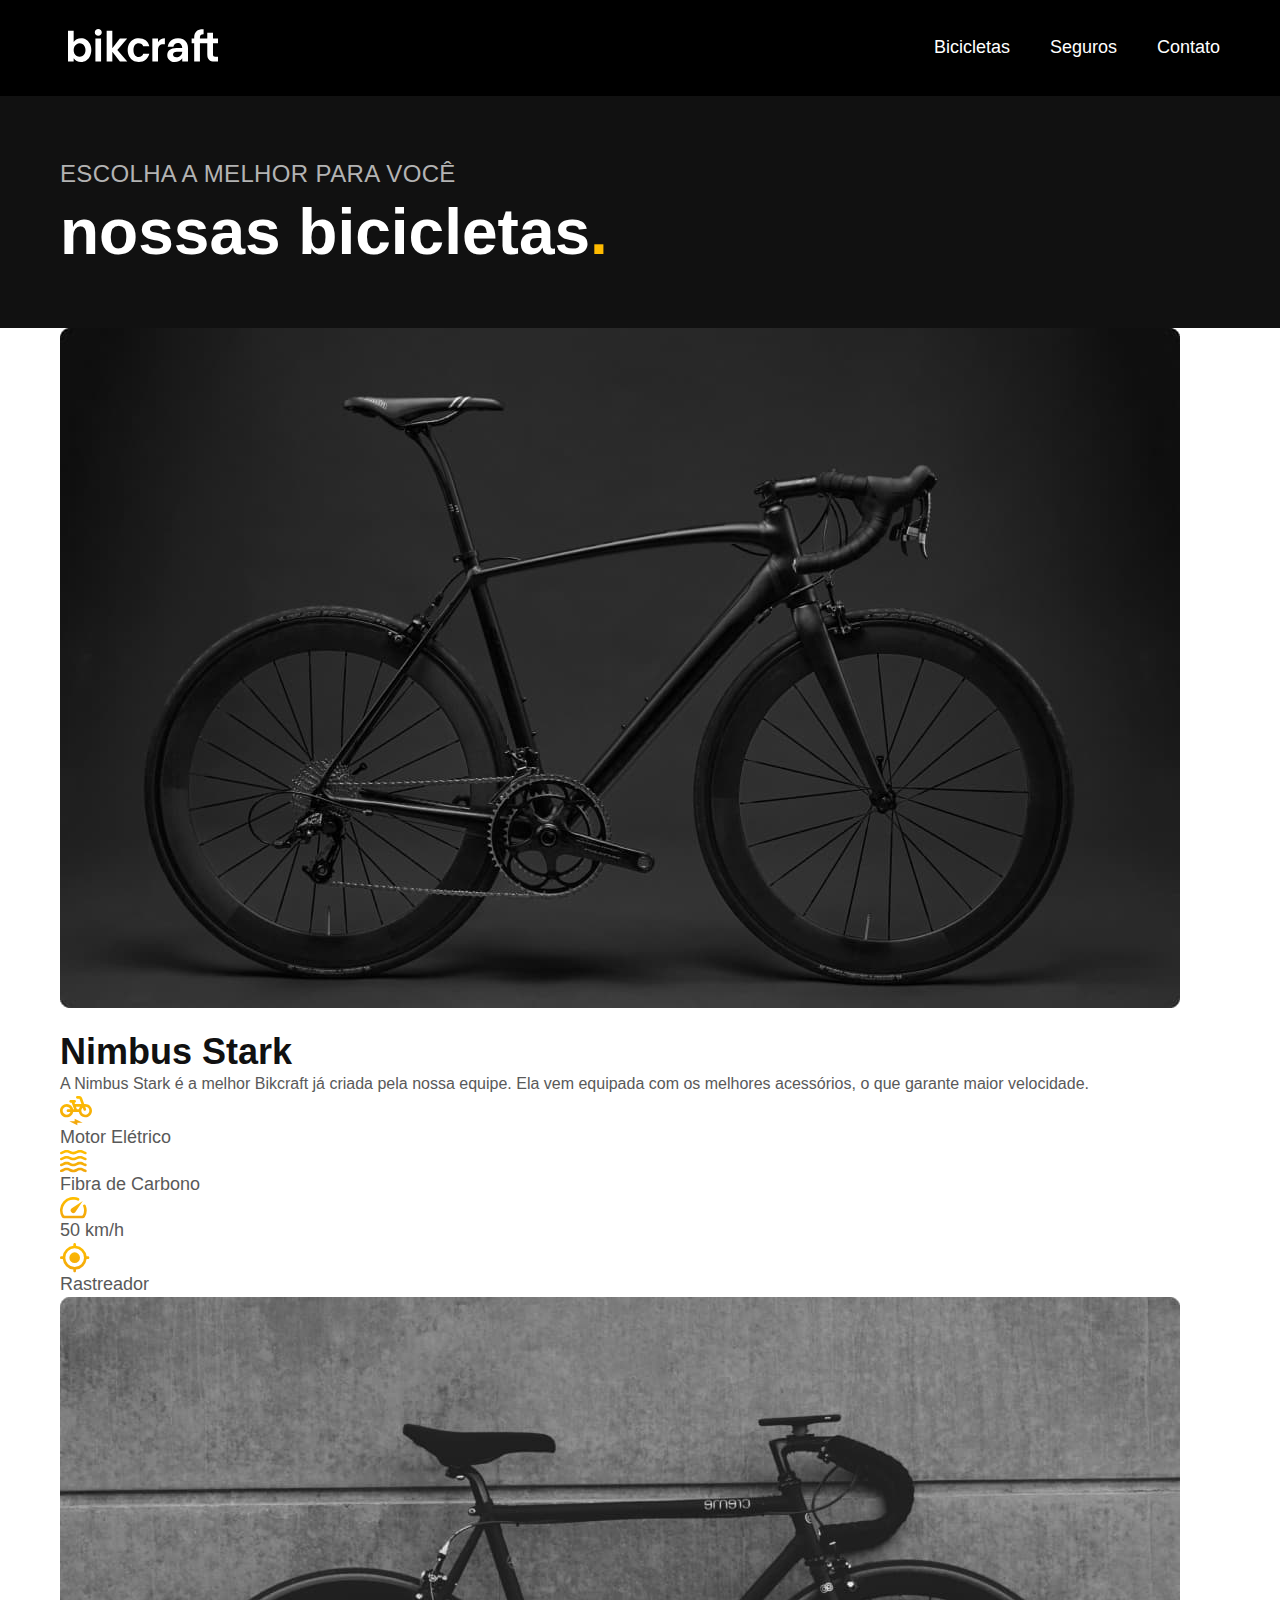
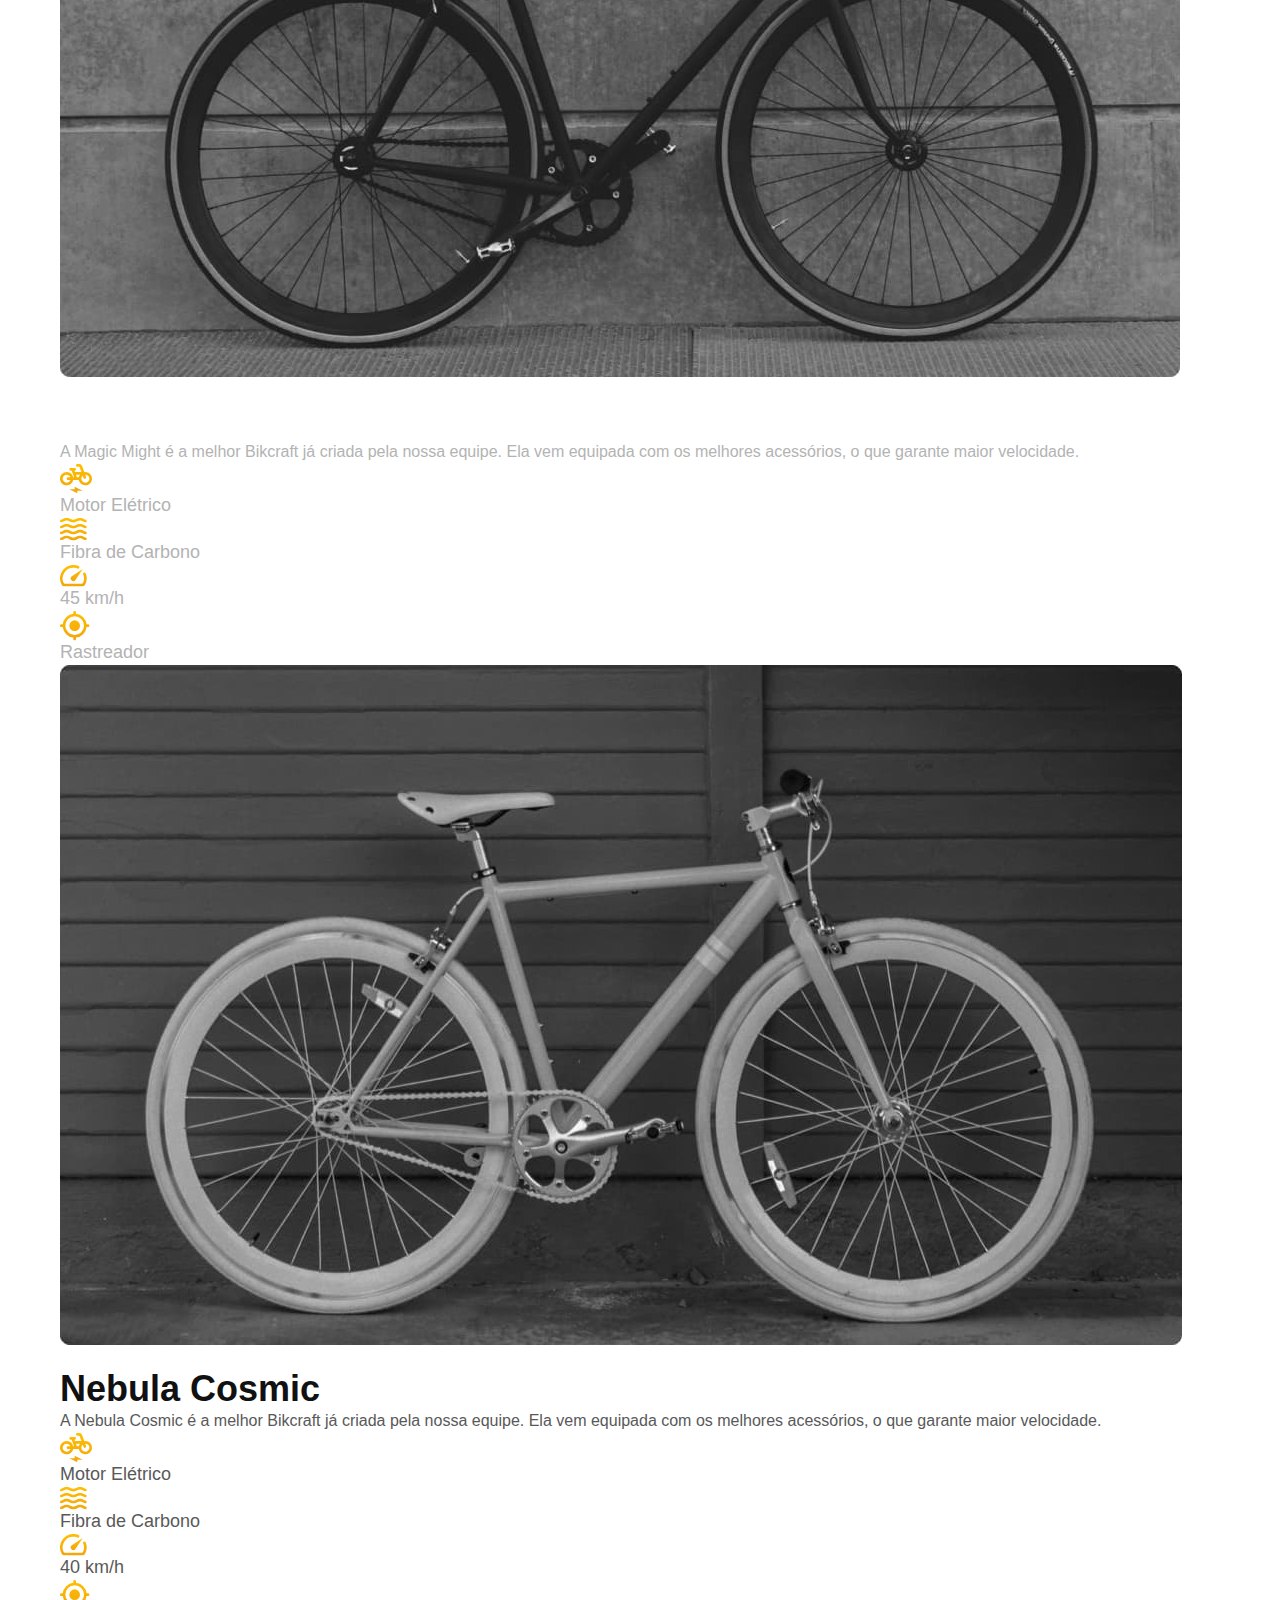
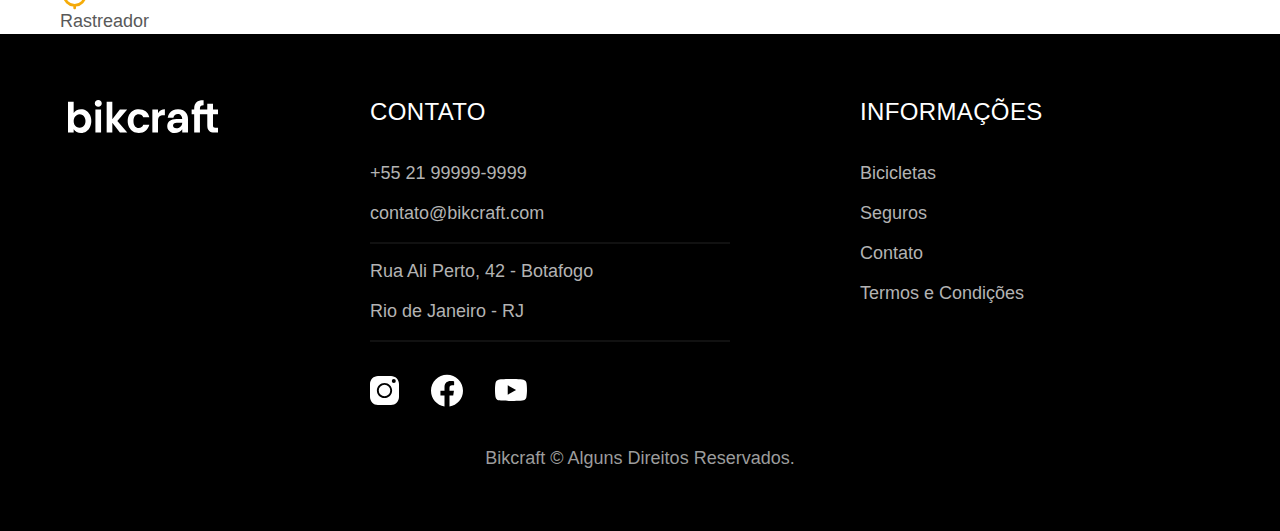
==== bicicletas.html @ a7eb4f28 "página bicicletas" ====
<!DOCTYPE html>
<html lang="pt-br">

<head>
  <meta charset="UTF-8">
  <meta name="viewport" content="width=device-width, initial-scale=1.0">
  <title>Bicicletas | Bikcraft</title>
  <meta name="description" content="Termos e Condições.">
  <link rel="stylesheet" href="./css/style.css">

  <!--fontes utilizadas no site
  <link rel="preconnect" href="https://fonts.googleapis.com">
  <link rel="preconnect" href="https://fonts.gstatic.com" crossorigin>
  <link href="https://fonts.googleapis.com/css2?family=Poppins:wght@400;600&display=swap" rel="stylesheet">

  <link rel="preconnect" href="https://fonts.googleapis.com">
  <link rel="preconnect" href="https://fonts.gstatic.com" crossorigin>
  <link href="https://fonts.googleapis.com/css2?family=Poppins:wght@400;600&family=Roboto:wght@400;500&display=swap" rel="stylesheet">
  
  <link rel="preconnect" href="https://fonts.googleapis.com">
<link rel="preconnect" href="https://fonts.gstatic.com" crossorigin>
<link href="https://fonts.googleapis.com/css2?family=Merriweather:ital,wght@1,900&display=swap" rel="stylesheet">
-->
</head>

<body id="bicicletas">
  <header class="header-bg">
    <div class="header container">
      <a href="./">
        <img src="/img/bikcraft 1.svg" alt="Bikcraft">
      </a>
      <nav aria-label="primaria">
        <ul class="header-menu font-1-m cor-0">
          <li><a href="./bicicletas.html">Bicicletas</a></li>
          <li><a href="./seguros.html">Seguros</a></li>
          <li><a href="./contato.html">Contato</a></li>
        </ul>
      </nav>
    </div>
  </header>


  <main>
    <div class="titulo-bg">
      <div class="titulo container">
        <p class="font-2-l-b cor-5">Escolha a melhor para você</p>
        <h1 class="font-1-xxl cor-0">nossas bicicletas<span class="cor-p1">.</span></h1>
      </div>
    </div>

    <div class="bicicletas-bg">
      <div class="bicicletas container">
        <div class="bicicletas-imagem">
          <img src="./img/bikes/nimbus.jpg" alt="Bicicleta Elétrica Nimbus">
          <span class="font-2-m cor-0">R$ 4999</span>
        </div>
        <div class="bicicletas-conteudo">
          <h2 class="font-1-xl">Nimbus Stark</h2>
          <p class="font-2-s cor-8">A Nimbus Stark é a melhor Bikcraft já criada pela nossa equipe. Ela vem equipada com os melhores acessórios, o que garante maior velocidade.</p>
          <ul class="font-1-m cor-8">
            <li>
              <img src="./img/icons/bike.svg" alt="">
              Motor Elétrico
            </li>
            <li><img src="./img/icons/frame.svg" alt="">
              Fibra de Carbono</li>
            <li><img src="./img/icons/speed.svg" alt="">
              50 km/h</li>
            <li><img src="./img/icons/gps.svg" alt="">
              Rastreador</li>
          </ul>
        </div>
      </div>
    </div>

    <div class="bicicletas-bg">
      <div class="bicicletas container">
        <div class="bicicletas-imagem">
          <img src="./img/bikes/magic.jpg" alt="Bicicleta Elétrica Magic Might">
          <span class="font-2-m cor-0">R$ 2999</span>
        </div>
        <div class="bicicletas-conteudo">
          <h2 class="font-1-xl cor-0">Magic Might</h2>
          <p class="font-2-s cor-5">A Magic Might é a melhor Bikcraft já criada pela nossa equipe. Ela vem equipada com os melhores acessórios, o que garante maior velocidade.</p>
          <ul class="font-1-m cor-5">
            <li>
              <img src="./img/icons/bike.svg" alt="">
              Motor Elétrico
            </li>
            <li><img src="./img/icons/frame.svg" alt="">
              Fibra de Carbono</li>
            <li><img src="./img/icons/speed.svg" alt="">
              45 km/h</li>
            <li><img src="./img/icons/gps.svg" alt="">
              Rastreador</li>
          </ul>
        </div>
      </div>
    </div>

    <div class="bicicletas-bg">
      <div class="bicicletas container">
        <div class="bicicletas-imagem">
          <img src="./img/bikes/nebula.jpg" alt="Bicicleta Elétrica Nebula Cosmic">
          <span class="font-2-m cor-0">R$ 3999</span>
        </div>
        <div class="bicicletas-conteudo">
          <h2 class="font-1-xl">Nebula Cosmic</h2>
          <p class="font-2-s cor-8">A Nebula Cosmic é a melhor Bikcraft já criada pela nossa equipe. Ela vem equipada com os melhores acessórios, o que garante maior velocidade.</p>
          <ul class="font-1-m cor-8">
            <li>
              <img src="./img/icons/bike.svg" alt="">
              Motor Elétrico
            </li>
            <li><img src="./img/icons/frame.svg" alt="">
              Fibra de Carbono</li>
            <li><img src="./img/icons/speed.svg" alt="">
              40 km/h</li>
            <li><img src="./img/icons/gps.svg" alt="">
              Rastreador</li>
          </ul>
        </div>
      </div>
    </div>

  </main>


  <footer class="footer-bg">
    <div class="footer container">
      <a href="./">
        <img src="./img/bikcraft 1.svg" alt="Bikcraft">
      </a>
      <div class="footer-contato">
        <h3 class="font-2-l-b cor-0">Contato</h3>
        <ul class="font-2-m cor-5">
          <!--colocando tel e mailto e clicando em cima, no celular é direcionado-->
          <li><a href="tel:+5521999999999">+55 21 99999-9999</a></li>
          <li><a href="mailto:contato@bikcraft.com">contato@bikcraft.com</a></li>
          <li>Rua Ali Perto, 42 - Botafogo</li>
          <li>Rio de Janeiro - RJ</li>
        </ul>
        <div class="footer-redes">
          <a href="./">
            <img src="./img/social medias/ig-footer.svg" alt="Instagram Bikcraft">
          </a>
          <a href="./">
            <img src="./img/social medias/fb-footer.svg" alt="Facebook Bikcraft">
          </a>
          <a href="./">
            <img src="./img/social medias/yt-footer.svg" alt="Youtube Bikcraft">
          </a>
        </div>
      </div>
      <div class="footer-informacoes">
        <h3 class="font-2-l-b cor-0">Informações</h3>
        <nav>
          <ul class="font-1-m cor-5">
            <li><a href="./bicicletas.html">Bicicletas</a></li>
            <li><a href="./seguros.html">Seguros</a></li>
            <li><a href="./contato.html">Contato</a></li>
            <li><a href="./termos.html">Termos e Condições</a></li>
          </ul>
        </nav>
      </div>
      <p class="footer-copy font-2-m cor-6">Bikcraft © Alguns Direitos Reservados.</p>
    </div>
  </footer>

</body>

</html>
---- css/style.css ----
@import "./global/global.css";
@import "./utilidades/tipografia.css";
@import "./utilidades/cores.css";

@import "./global/header.css";
@import "./global/footer.css";

@import "./utilidades/componentes.css";

/*home*/
@import "./home/introducao.css";
@import "./home/tecnologia.css";
@import "./home/parceiros.css";
@import "./home/depoimento.css";

/*bicicletas*/
@import "./bikes/bikes-lista.css";
@import "./bikes/bicicletas.css";

/*seguros*/
@import "./seguros/seguros.css";

/*termos*/
@import "./termos/termos.css";
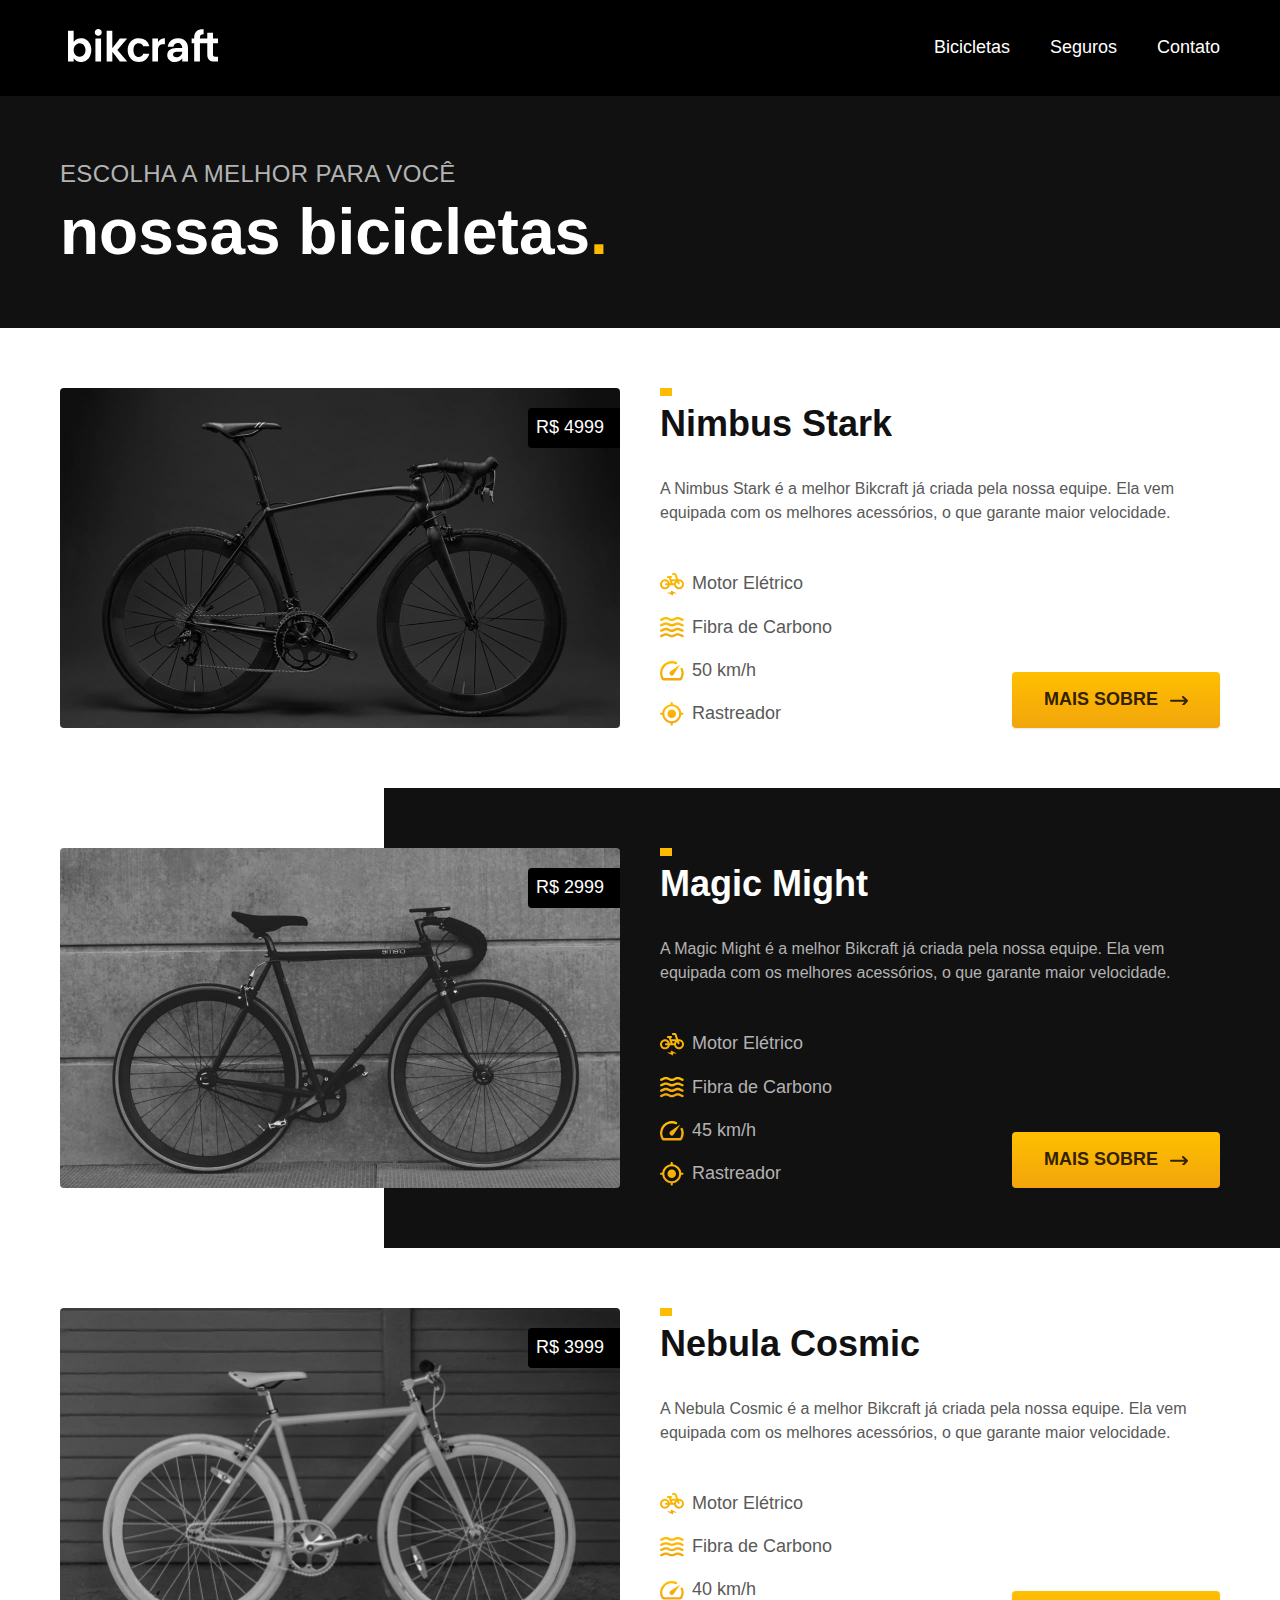
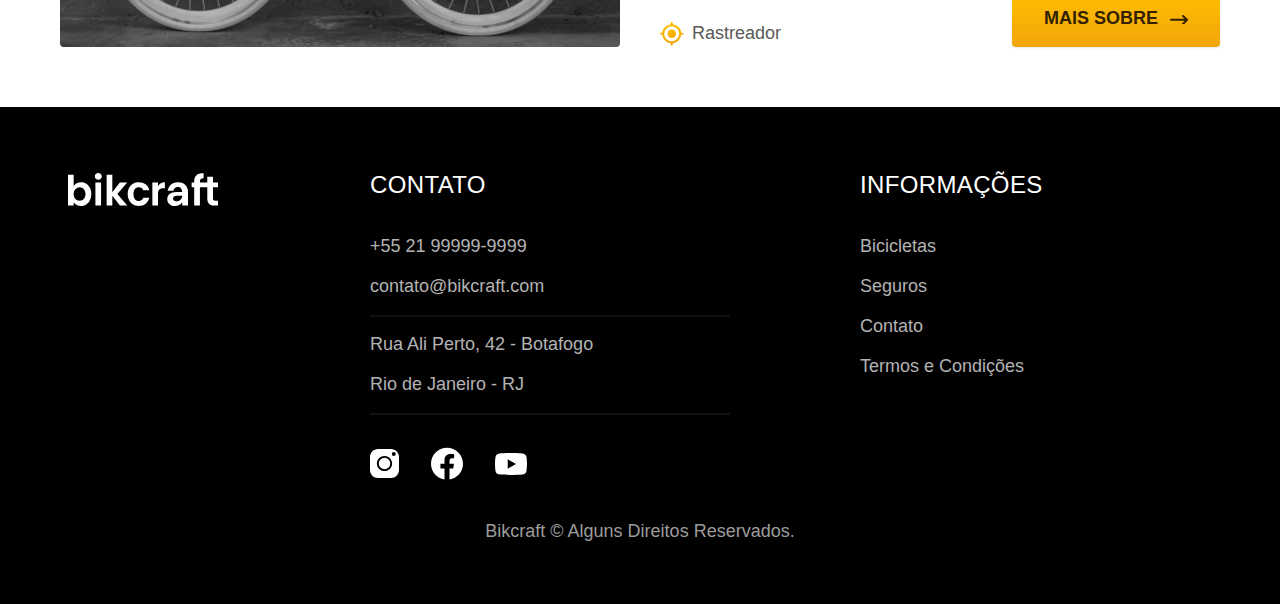
==== commit ed6d27de: "pagina bicicletas completa" ====
--- a/bicicletas.html
+++ b/bicicletas.html
@@ -48,28 +48,27 @@
       </div>
     </div>
 
-    <div class="bicicletas-bg">
-      <div class="bicicletas container">
-        <div class="bicicletas-imagem">
-          <img src="./img/bikes/nimbus.jpg" alt="Bicicleta Elétrica Nimbus">
-          <span class="font-2-m cor-0">R$ 4999</span>
-        </div>
-        <div class="bicicletas-conteudo">
-          <h2 class="font-1-xl">Nimbus Stark</h2>
-          <p class="font-2-s cor-8">A Nimbus Stark é a melhor Bikcraft já criada pela nossa equipe. Ela vem equipada com os melhores acessórios, o que garante maior velocidade.</p>
-          <ul class="font-1-m cor-8">
-            <li>
-              <img src="./img/icons/bike.svg" alt="">
-              Motor Elétrico
-            </li>
-            <li><img src="./img/icons/frame.svg" alt="">
-              Fibra de Carbono</li>
-            <li><img src="./img/icons/speed.svg" alt="">
-              50 km/h</li>
-            <li><img src="./img/icons/gps.svg" alt="">
-              Rastreador</li>
-          </ul>
-        </div>
+    <div class="bicicletas container">
+      <div class="bicicletas-imagem">
+        <img src="./img/bikes/nimbus.jpg" alt="Bicicleta Elétrica Nimbus">
+        <span class="font-2-m cor-0">R$ 4999</span>
+      </div>
+      <div class="bicicletas-conteudo">
+        <h2 class="font-1-xl">Nimbus Stark</h2>
+        <p class="font-2-s cor-8">A Nimbus Stark é a melhor Bikcraft já criada pela nossa equipe. Ela vem equipada com os melhores acessórios, o que garante maior velocidade.</p>
+        <ul class="font-1-m cor-8">
+          <li>
+            <img src="./img/icons/bike.svg" alt="">
+            Motor Elétrico
+          </li>
+          <li><img src="./img/icons/frame.svg" alt="">
+            Fibra de Carbono</li>
+          <li><img src="./img/icons/speed.svg" alt="">
+            50 km/h</li>
+          <li><img src="./img/icons/gps.svg" alt="">
+            Rastreador</li>
+        </ul>
+        <a class="btn seta" href="./bicicletas/nimbus.html">Mais sobre</a>
       </div>
     </div>
 
@@ -94,32 +93,32 @@
             <li><img src="./img/icons/gps.svg" alt="">
               Rastreador</li>
           </ul>
+          <a class="btn seta" href="./bicicletas/magic.html">Mais sobre</a>
         </div>
       </div>
     </div>
 
-    <div class="bicicletas-bg">
-      <div class="bicicletas container">
-        <div class="bicicletas-imagem">
-          <img src="./img/bikes/nebula.jpg" alt="Bicicleta Elétrica Nebula Cosmic">
-          <span class="font-2-m cor-0">R$ 3999</span>
-        </div>
-        <div class="bicicletas-conteudo">
-          <h2 class="font-1-xl">Nebula Cosmic</h2>
-          <p class="font-2-s cor-8">A Nebula Cosmic é a melhor Bikcraft já criada pela nossa equipe. Ela vem equipada com os melhores acessórios, o que garante maior velocidade.</p>
-          <ul class="font-1-m cor-8">
-            <li>
-              <img src="./img/icons/bike.svg" alt="">
-              Motor Elétrico
-            </li>
-            <li><img src="./img/icons/frame.svg" alt="">
-              Fibra de Carbono</li>
-            <li><img src="./img/icons/speed.svg" alt="">
-              40 km/h</li>
-            <li><img src="./img/icons/gps.svg" alt="">
-              Rastreador</li>
-          </ul>
-        </div>
+    <div class="bicicletas container">
+      <div class="bicicletas-imagem">
+        <img src="./img/bikes/nebula.jpg" alt="Bicicleta Elétrica Nebula Cosmic">
+        <span class="font-2-m cor-0">R$ 3999</span>
+      </div>
+      <div class="bicicletas-conteudo">
+        <h2 class="font-1-xl">Nebula Cosmic</h2>
+        <p class="font-2-s cor-8">A Nebula Cosmic é a melhor Bikcraft já criada pela nossa equipe. Ela vem equipada com os melhores acessórios, o que garante maior velocidade.</p>
+        <ul class="font-1-m cor-8">
+          <li>
+            <img src="./img/icons/bike.svg" alt="">
+            Motor Elétrico
+          </li>
+          <li><img src="./img/icons/frame.svg" alt="">
+            Fibra de Carbono</li>
+          <li><img src="./img/icons/speed.svg" alt="">
+            40 km/h</li>
+          <li><img src="./img/icons/gps.svg" alt="">
+            Rastreador</li>
+        </ul>
+        <a class="btn seta" href="./bicicletas/nebula.html">Mais sobre</a>
       </div>
     </div>
 
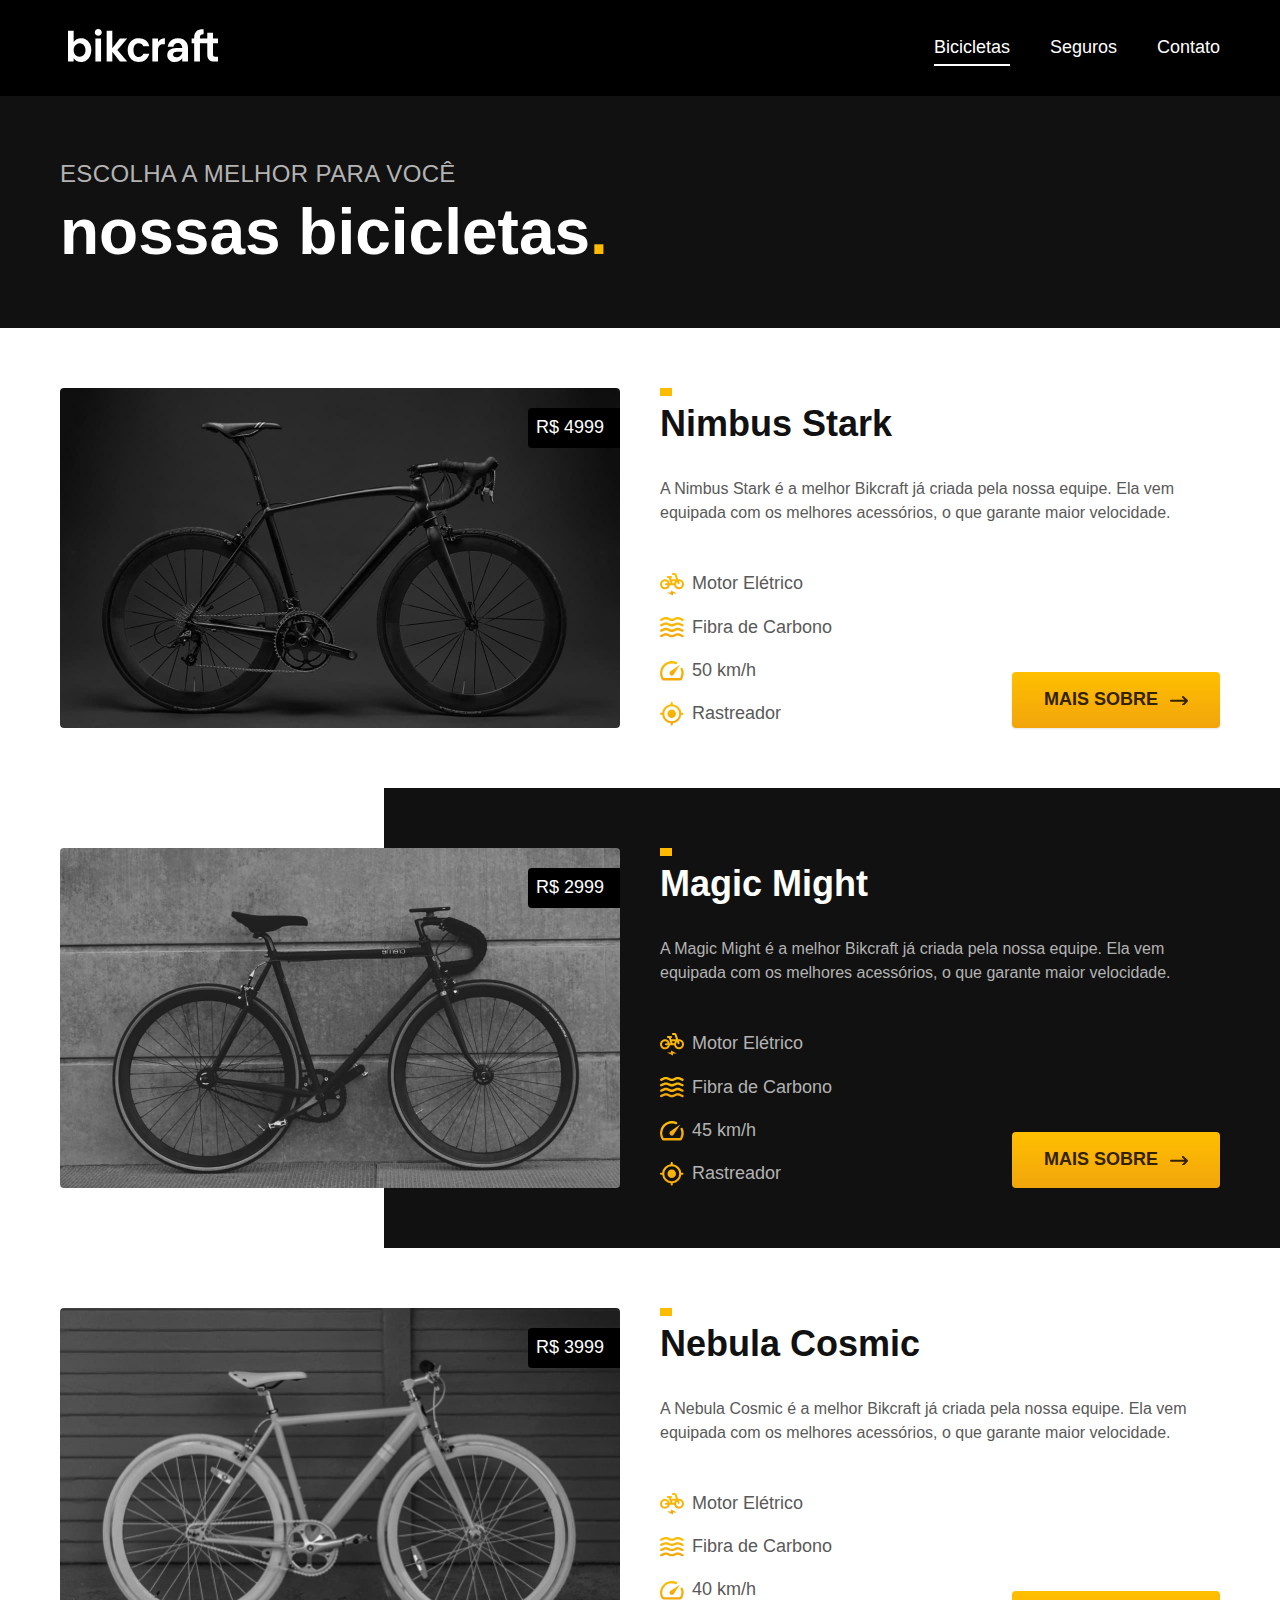
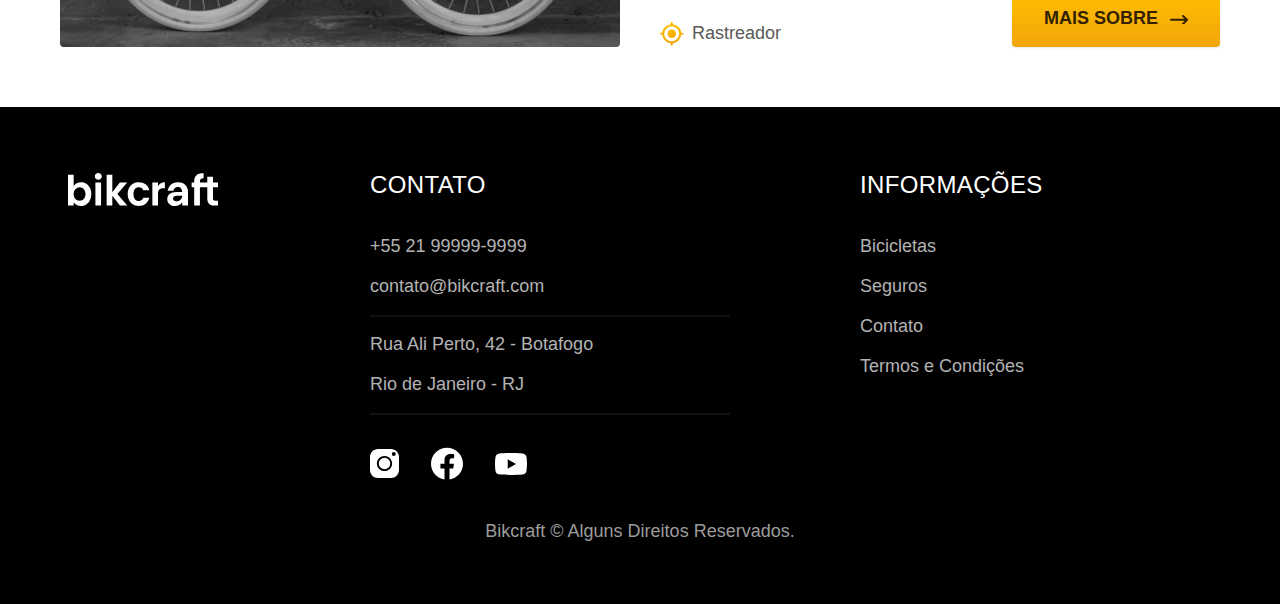
==== commit 7cfc115e: "javascript header e orçamento" ====
--- a/bicicletas.html
+++ b/bicicletas.html
@@ -5,7 +5,8 @@
   <meta charset="UTF-8">
   <meta name="viewport" content="width=device-width, initial-scale=1.0">
   <title>Bicicletas | Bikcraft</title>
-  <meta name="description" content="Termos e Condições.">
+  <meta name="description" content="BHicicletas Bikcraft.">
+  <link rel="preload" href="./css/style.css" as="style">
   <link rel="stylesheet" href="./css/style.css">
 
   <!--fontes utilizadas no site
@@ -166,6 +167,7 @@
     </div>
   </footer>
 
+  <script src="./js/script.js"></script>
 </body>
 
 </html>--- a/css/style.css
+++ b/css/style.css
@@ -6,6 +6,7 @@
 @import "./global/footer.css";
 
 @import "./utilidades/componentes.css";
+@import "./utilidades/formulario.css";
 
 /*home*/
 @import "./home/introducao.css";
@@ -17,8 +18,21 @@
 @import "./bikes/bikes-lista.css";
 @import "./bikes/bicicletas.css";
 
+/*bicicleta*/
+@import "./bicicleta/bicicleta.css";
+@import "./bicicleta/seguro.css";
+
 /*seguros*/
 @import "./seguros/seguros.css";
+@import "./seguros/vantagens.css";
+@import "./seguros/perguntas.css";
+
+/*contato*/
+@import "./contato/contato.css";
+@import "./contato/lojas.css";
+
+/*orçamento*/
+@import "./orcamento/orcamento.css";
 
 /*termos*/
 @import "./termos/termos.css";
--- a/css/style.css
+++ b/css/style.css
@@ -6,6 +6,7 @@
 @import "./global/footer.css";
 
 @import "./utilidades/componentes.css";
+@import "./utilidades/formulario.css";
 
 /*home*/
 @import "./home/introducao.css";
@@ -17,8 +18,21 @@
 @import "./bikes/bikes-lista.css";
 @import "./bikes/bicicletas.css";
 
+/*bicicleta*/
+@import "./bicicleta/bicicleta.css";
+@import "./bicicleta/seguro.css";
+
 /*seguros*/
 @import "./seguros/seguros.css";
+@import "./seguros/vantagens.css";
+@import "./seguros/perguntas.css";
+
+/*contato*/
+@import "./contato/contato.css";
+@import "./contato/lojas.css";
+
+/*orçamento*/
+@import "./orcamento/orcamento.css";
 
 /*termos*/
 @import "./termos/termos.css";
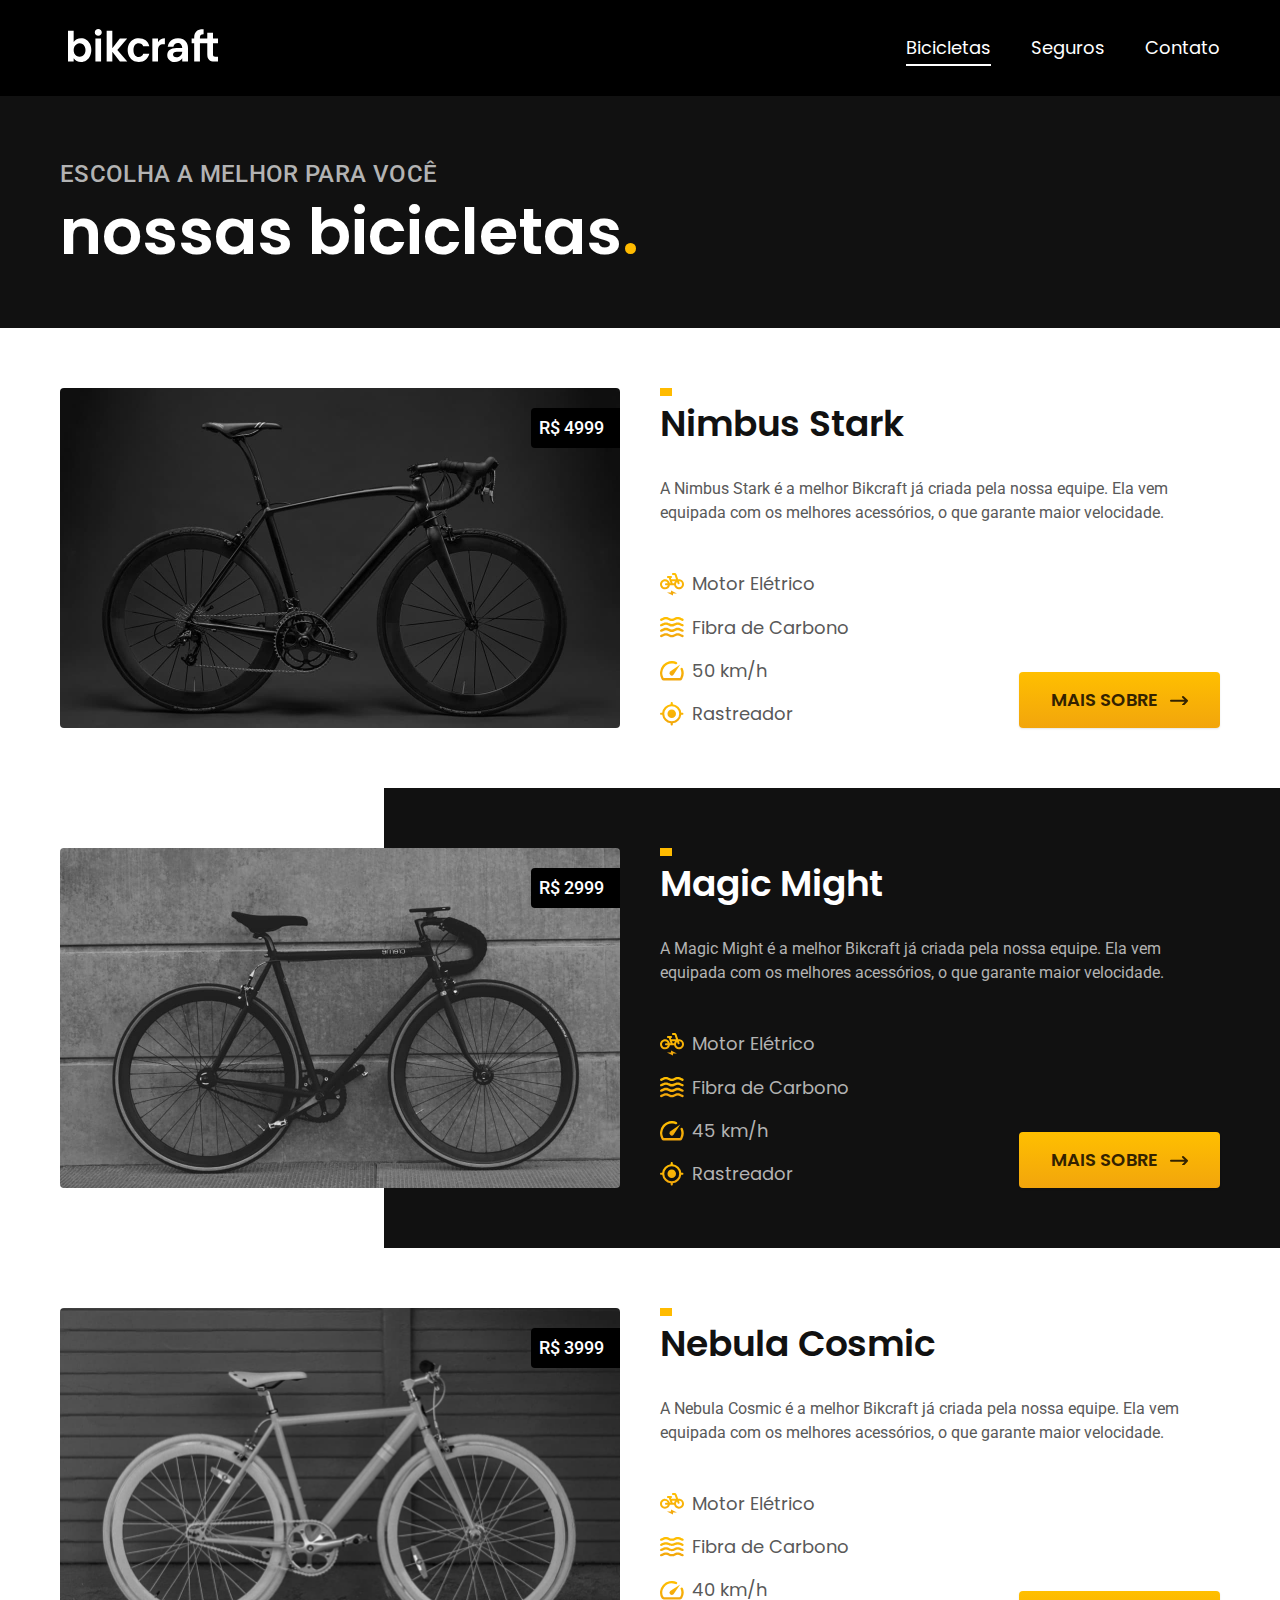
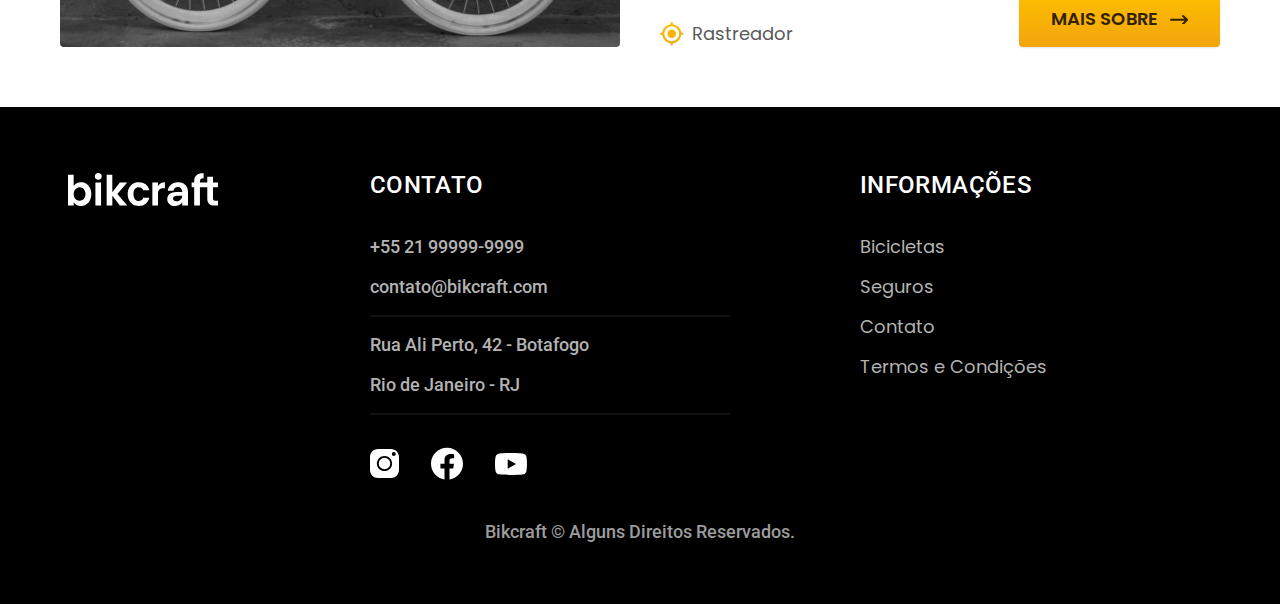
==== commit cb80c184: "otimizado para producao" ====
--- a/bicicletas.html
+++ b/bicicletas.html
@@ -6,8 +6,11 @@
   <meta name="viewport" content="width=device-width, initial-scale=1.0">
   <title>Bicicletas | Bikcraft</title>
   <meta name="description" content="BHicicletas Bikcraft.">
-  <link rel="preload" href="./css/style.css" as="style">
-  <link rel="stylesheet" href="./css/style.css">
+
+  <link rel="icon" href="./favicon.svg" type="image/svg+xml">
+  <!--para carregar o css no site antes do restante-->
+  <link rel="preload" href="./css/style.min.css" as="style">
+  <link rel="stylesheet" href="./css/style.min.css">
 
   <!--fontes utilizadas no site
   <link rel="preconnect" href="https://fonts.googleapis.com">
@@ -22,6 +25,21 @@
 <link rel="preconnect" href="https://fonts.gstatic.com" crossorigin>
 <link href="https://fonts.googleapis.com/css2?family=Merriweather:ital,wght@1,900&display=swap" rel="stylesheet">
 -->
+  <script>document.documentElement.classList.add('js');</script>
+
+  <!--fontes utilizadas no site-->
+  <link rel="preconnect" href="https://fonts.googleapis.com">
+  <link rel="preconnect" href="https://fonts.gstatic.com" crossorigin>
+  <link href="https://fonts.googleapis.com/css2?family=Poppins:wght@400;600&display=swap" rel="stylesheet">
+
+  <link rel="preconnect" href="https://fonts.googleapis.com">
+  <link rel="preconnect" href="https://fonts.gstatic.com" crossorigin>
+  <link href="https://fonts.googleapis.com/css2?family=Poppins:wght@400;600&family=Roboto:wght@400;500&display=swap" rel="stylesheet">
+
+  <link rel="preconnect" href="https://fonts.googleapis.com">
+  <link rel="preconnect" href="https://fonts.gstatic.com" crossorigin>
+  <link href="https://fonts.googleapis.com/css2?family=Merriweather:ital,wght@1,900&display=swap" rel="stylesheet">
+
 </head>
 
 <body id="bicicletas">
--- a/css/style.min.css
+++ b/css/style.min.css
@@ -0,0 +1 @@
+body{margin:0;font-family:Arial,Helvetica,sans-serif;color:#111}blockquote,dd,h1,h2,h3,h4,p,ul{margin:0}ul{padding:0;list-style:none}a{text-decoration:none;color:inherit}img{max-width:100%;display:block;height:auto}img [src$=".jpg"]{border-radius:4px;display:f}.font-1-xxl{font:600 4rem/1.125 Poppins,sans-serif}.font-1-xl{font:600 2.25rem/1.11 Poppins,sans-serif}.font-2-xl{font:500 2rem/1.25 Roboto,sans-serif}.font-1-l{font:400 1.5rem/1.5 Poppins,sans-serif}.font-2-l{font:400 1.5rem/1.5 Roboto,sans-serif}.font-2-l-b{font:500 1.5rem/1.5 Roboto,sans-serif;letter-spacing:.015em;text-transform:uppercase}.font-1-m{font:400 1.125rem/1.33 Poppins,sans-serif}.font-1-m-b{font:400 1.125rem/1.33 Poppins,sans-serif}.font-2-m{font:500 1.125rem/1.33 Roboto,sans-serif}.font-1-s{font:400 1rem/1.5 Poppins,sans-serif}.font-2-s{font:400 1rem/1.5 Roboto,sans-serif}.font-2-xs{font:400 0.875rem/1.4285 Roboto,sans-serif}.font-1-xs{font:600 0.75rem/1.33 Poppins,sans-serif}@media (max-width:1200px){.font-1-xxl{font-size:3rem}.font-2-l,.font-2-l-b{font-size:1.125rem}}@media (max-width:800px){.font-1-xxl{font-size:2rem}.font-1-xl,.font-2-xl{font-size:1.5rem}}:root{--cor-0:#fff;--cor-1:#f7f7f7;--cor-2:#ededed;--cor-3:#dedede;--cor-4:#ccc;--cor-5:#b3b3b3;--cor-6:#9c9c9c;--cor-7:#707070;--cor-8:#595959;--cor-9:#404040;--cor-10:#2e2e2e;--cor-11:#111;--cor-12:#000;--cor-p1:#fb0;--cor-p2:#e4a30b;--cor-p3:#a66f00;--cor-p4:#640;--cor-p5:#320}.cor-0{color:var(--cor-0)}.cor-1{color:var(--cor-1)}.cor-2{color:var(--cor-2)}.cor-3{color:var(--cor-3)}.cor-4{color:var(--cor-4)}.cor-5{color:var(--cor-5)}.cor-6{color:var(--cor-6)}.cor-7{color:var(--cor-7)}.cor-8{color:var(--cor-8)}.cor-9{color:var(--cor-9)}.cor-10{color:var(--cor-10)}.cor-11{color:var(--cor-11)}.cor-12{color:var(--cor-12)}.cor-p1{color:var(--cor-p1)}.cor-p2{color:var(--cor-p2)}.cor-p3{color:var(--cor-p3)}.cor-p4{color:var(--cor-p4)}.cor-p5{color:var(--cor-p5)}.js .fadeInDown{transform:translate3d(0,-20px,0)}.js .fadeInUp{transform:translate3d(0,20px,0)}.js .fadeInRight{transform:translate3d(20px,0,0)}.js .fadeInLeft{transform:translate3d(-20px,0,0)}.js [data-anime]{opacity:0}.js .anime{opacity:1;transform:none;transition:transform .8s,opacity .8s}.header-bg{background-color:var(--cor-12)}.header{display:flex;flex-wrap:wrap;gap:20px;justify-content:space-between;align-items:center;padding-top:20px;padding-bottom:20px}.header-menu{display:flex;flex-wrap:wrap;gap:40px}.header-menu a{display:inline-block;padding:16px 0;font-size:18px;position:relative}.header-menu a:after{content:"";display:block;height:2px;width:0;background:var(--cor-0);margin-top:4px;transition:.3s;position:absolute}.header-menu a.ativo::after,.header-menu a:hover:after{width:100%}@media (max-width:800px){.header{gap:20px}.header-menu a{background-color:var(--cor-11);padding:12px 16px;border-radius:4px}.header-menu a:hover{background:var(--cor-10)}.header-menu a:after{display:none}}@media (max-width:600px){.header-menu{gap:12px}.header-menu a{padding:8px 12px;font-size:14px}}.footer-bg{background-color:var(--cor-12)}.footer{display:grid;grid-template-columns:3fr 5fr 4fr;gap:40px;padding-top:60px;padding-bottom:60px}.footer h3{margin-bottom:32px}.footer-contato ul{margin-bottom:32px}.footer-contato li:nth-child(2n):after{content:"";display:block;max-width:360px;height:2px;background-color:var(--cor-11);margin-top:16px}.footer li{margin-bottom:16px}.footer-redes{display:flex;gap:32px;align-items:center}.footer a:hover{color:var(--cor-0)}.footer-copy{grid-column:1/-1;margin-top:40px;margin:0 auto;text-align:center}@media (max-width:800px){.footer>img{display:none}.footer{grid-template-columns:1fr}.footer-copy{margin:0 0;text-align:left}}@media (max-width:600px){.footer{grid-template-columns:1fr;gap:60px}.footer-copy{margin:0 0;text-align:left}}.container{box-sizing:border-box;max-width:1200px;padding-left:20px;padding-right:20px;margin-left:auto;margin-right:auto}.btn{display:inline-block;padding:16px 32px;background:linear-gradient(180deg,#ffbf00 0,#f2a50c 100%);box-shadow:0 1px 2px rgba(0,0,0,.1);border-radius:4px;color:var(--cor-p5);text-transform:uppercase;font:600 1.125rem/1.33 Poppins,sans-serif;max-width:max-content;border:none;cursor:pointer}.btn:hover{background:linear-gradient(180deg,#ffb60d 0,#e59317 100%)}.btn.secundario{background:var(--cor-10);color:var(--cor-2)}.btn.secundario:hover{background:var(--cor-9)}.btn.seta{display:flex;align-items:center}.btn.seta::after{content:"";display:inline-block;width:18px;height:10px;margin-left:12px;background:url(../img/icons/arrow.svg);transition:transform .2s}.btn.seta:hover::after{transform:translateX(4px)}.btn.cart{background:var(--cor-10)}.btn.cart:hover{background:var(--cor-9)}@media (max-width:800px){.btn{padding:12px 16px;font-size:1rem}}.link{display:inline-block;color:var(--cor-p1);font:400 1.5rem/1.5 Poppins,sans-serif;text-transform:uppercase}.link::after{content:"";display:block;width:100%;height:4px;background-color:currentColor}.link:hover{color:var(--cor-0)}@media (max-width:1200px){.link{font:400 1.25rem/1.5 Poppins,sans-serif}}.titulo-bg{padding-top:60px;padding-bottom:60px;background-color:var(--cor-11)}.titulo p{margin-bottom:4px}@media (max-width:800px){.titulo-bg{padding-top:40px;padding-bottom:40px}.titulo p{font-size:1rem;text-transform:lowercase;font-weight:400}}.form{display:grid;grid-template-columns:1fr 1fr;gap:20px}.form label{display:block;font:400 1rem/1.5 Poppins,sans-serif;margin-bottom:4px}.form .col-2{grid-column:span 2}.form input[type=email],.form input[type=text],.form textarea{font:400 0.95rem/1.5 Roboto,sans-serif;background-color:var(--cor-1);border:1px solid var(--cor2);border-radius:2px;padding:12px;width:100%;box-sizing:border-box}.form input[type=email]:focus,.form input[type=text]:focus,.form textarea:focus{outline:0;border-color:var(--cor-p1);box-shadow:0 0 0 2px var(--cor-p1);background-color:var(--cor-0)}@media (max-width:600px){.form{grid-template-columns:1fr}.form .col-2{grid-column:1}}.introducao-bg{background-color:var(--cor-12);box-shadow:inset 0 -120px #fff}.introducao{display:grid;grid-template-columns:1fr 1fr;gap:0 40px}.introducao a,.introducao p{grid-column:1}.introducao-conteudo{align-self:end;padding-bottom:200px}.introducao img{height:100%;width:100%;object-fit:cover;border-radius:4px}.introducao h1{margin-bottom:32px}.introducao p{margin-bottom:24px}@media (max-width:800px){.introducao-bg{background:#111;padding-top:40px;box-shadow:inset 0 -60px #fff}.introducao{grid-template-columns:1fr;gap:32px}.introducao-conteudo{padding-bottom:0}.introducao h1{margin-bottom:16px}.introducao img{height:300px;width:100%}}.tecnologia-bg{background-color:var(--cor-11);overflow-x:hidden}.tecnologia{display:grid;grid-template-columns:1fr 1fr;overflow:visible;position:relative;gap:40px}.tecnologia-imagem img{position:absolute;height:100%;width:100%;object-fit:cover;object-position:left}.tecnologia-conteudo{padding-top:80px;padding-bottom:80px}.tecnologia-conteudo>span{display:block;margin-bottom:20px}.tecnologia-conteudo h2{margin-bottom:32px}.tecnologia-conteudo>p{margin-bottom:20px}.link{margin-bottom:80px}.tecnologia-vantagens{display:flex;gap:40px}.tecnologia-vantagens h3{margin-bottom:8px;width:max-content}.tecnologia-vantagens img{width:24px;margin-bottom:8px}@media (max-width:800px){.tecnologia{grid-template-columns:1fr}.tecnologia-conteudo{padding-top:60px;padding-bottom:60px}.tecnologia-imagem{display:none}.tecnologia a{margin-bottom:60px}}@media (max-width:600px){.tecnologia-vantagens{flex-direction:column}}.parceiros{padding-top:60px;padding-bottom:120px}.parceiros h2{padding-bottom:60px}.parceiros ul{padding:0 20px;max-width:1400px;display:grid;grid-template-columns:repeat(4,1fr);margin:0 auto}.parceiros li{display:flex;padding:32px;border-left:2px solid var(--cor-2)}.parceiros img{margin:auto}.parceiros li:first-child,.parceiros li:nth-child(5){border-left:none}.parceiros li:nth-child(n+5){border-top:2px solid var(--cor-2)}@media (max-width:800px){.parceiros{padding-bottom:60px}.parceiros h2{padding-bottom:20px}.parceiros ul{grid-template-columns:repeat(2,1fr)}.parceiros li:nth-child(n+3){border-top:2px solid var(--cor-2)}.parceiros li:nth-child(odd){border-left:none}.parceiros img{height:70%}.parceiros li{display:flex;padding:20px}}.depoimento{display:grid;grid-template-columns:1fr 1fr;background-color:var(--cor-p1);overflow:hidden}.depoimento img{width:100%;height:100%;object-fit:cover}.depoimento-conteudo{padding:40px 40px 80px 80px;align-self:end}.depoimento-conteudo p{max-width:32ch;font-family:Merriweather,serif;font-style:italic;font-weight:900;line-height:1.25;margin-bottom:32px;position:relative}.depoimento p::after,.depoimento p::before{font-size:3rem;color:var(--cor-p2);position:absolute}.depoimento p::before{content:"“";left:-30px;top:-20px}.depoimento p::after{content:"”"}@media (min-width:1200px){.depoimento img{max-height:520px}}@media (max-width:800px){.depoimento{grid-template-columns:1fr;text-align:center}.depoimento img{max-height:200px}.depoimento-conteudo{padding:40px 20px;justify-self:center}}.bicicletas-lista{padding-top:60px;padding-bottom:120px}.bicicletas-lista h2{margin-bottom:40px}.bicicletas-lista ul{display:flex;gap:40px;padding:0 20px 20px 20px;max-width:1400px;margin-left:auto;margin-right:auto;overflow-x:auto}#bicicleta .bicicletas-lista ul{padding:0 0 20px 0}.bicicletas-lista li{min-width:280px}.bicicletas-lista a{display:block}.bicicletas-lista img{margin-bottom:16px}.bicicletas-lista h3{margin-bottom:8px;display:flex;align-items:center}.bicicletas-lista h3::before{content:"";display:inline-block;height:8px;width:12px;background-color:var(--cor-p1);margin-right:8px;transition:.2s}.bicicletas-lista a:hover h3::before{width:24px}.bicicletas-lista li span{padding-left:20px}@media (max-width:800px){.bicicletas-lista{padding-bottom:60px}.bicicletas-lista ul{gap:20px}}.bicicletas-lista a img{transition:filter .2s}.bicicletas-lista a img:hover{filter:sepia(1) saturate(2) hue-rotate(20deg)}.bicicletas-bg{background:linear-gradient(to right,var(--cor-0) 30%,var(--cor-11) 0)}.bicicletas{display:grid;grid-template-columns:1fr 1fr;gap:40px;padding-top:60px;padding-bottom:60px}.bicicletas-imagem{display:grid}.bicicletas-imagem img{border-radius:4px;grid-area:1/1}.bicicletas-imagem span{grid-area:1/1;place-self:start end;margin-top:20px;background:var(--cor-12);display:inline-block;padding:8px 16px 8px 8px;border-radius:4px 0 0 4px}.bicicletas-conteudo{display:grid;grid-template-columns:1fr auto}.bicicletas-conteudo h2,.bicicletas-conteudo p{grid-column:1/-1}.bicicletas-conteudo h2{margin-bottom:20px}.bicicletas-conteudo h2::before{content:"";display:block;width:12px;height:8px;background-color:var(--cor-p1);margin-bottom:8px}.bicicletas-conteudo p{margin-bottom:32px}.bicicletas-conteudo a{place-self:end}.bicicletas-conteudo li{display:flex;align-items:center}.bicicletas-conteudo ul{display:grid;gap:16px}.bicicletas-conteudo img{width:24px;margin-right:8px}@media (max-width:800px){.bicicletas-bg{background:var(--cor-11)}.bicicletas{grid-template-columns:1fr;gap:20px;padding-top:40px;padding-bottom:40px}}@media (max-width:600px){.bicicletas-conteudo{grid-column:1fr}.bicicletas-conteudo ul{font-size:1rem;grid-template-columns:1fr 1fr;margin-bottom:32px}.bicicletas-conteudo a{place-self:start}}.bicicleta{display:grid;grid-template-columns:1fr 1fr;align-items:start;gap:40px;padding-top:60px;padding-bottom:60px}#bicicleta .titulo p{text-transform:uppercase}.bicicleta-imagens{display:flex;flex-wrap:wrap;gap:20px}.bicicleta-imagens img{flex:1;min-width:200px;border-radius:4px}.bicicleta-imagens img:first-child{min-width:100%}.bicicleta-conteudo>p{margin-bottom:32px}.bicicleta-comprar{display:grid;grid-template-columns:max-content max-content auto;align-items:center;justify-items:start;gap:8px 12px;margin-bottom:40px}.bicicleta-comprar a{grid-row:span 2}.bicicleta-comprar span{display:flex;align-items:center;background-color:var(--cor-12);gap:8px;padding:4px 8px;border-radius:4px}.bicicleta-conteudo h2{text-transform:uppercase;letter-spacing:.015em;margin-bottom:12px}.bicicleta-ficha,.bicicleta-informacoes{padding:32px;background-color:var(--cor-12);border-radius:4px}.bicicleta-informacoes{margin-bottom:40px;display:grid;grid-template-columns:1fr 1fr;gap:32px}.bicicleta-informacoes img{width:24px;margin-bottom:8px}.bicicleta-informacoes h3{margin-bottom:8px}.bicicleta-ficha li{padding:4px 0;display:flex;justify-content:space-between;border-bottom:1px solid var(--cor-11)}.bicicleta-ficha li:last-child{border-bottom:none}.bicicleta-ficha span{color:var(--cor-6)}.bicicletas-lista img{border-radius:4px}@media (max-width:800px){.bicicleta{grid-template-columns:1fr;padding-top:40px;padding-bottom:40px}.bicicleta-imagens{grid-row:2}}@media (max-width:450px){.bicicleta-informacoes{grid-template-columns:1fr}.bicicleta-comprar{grid-template-columns:1fr 1fr}}@media (max-width:400px){.bicicleta-comprar{grid-template-columns:1fr}}.seguro-bg{background-color:var(--cor-11);box-shadow:inset 0 120px var(--cor-0),inset 0 -120px var(--cor-12)}.seguro{display:grid;grid-template-columns:1fr 1fr;gap:40px}.seguro-imagem img{width:100%;height:100%;object-fit:cover;border-radius:4px}.seguro-conteudo{padding-top:180px;padding-bottom:180px}.seguro h2{margin-bottom:32px}.seguro p{margin-bottom:20px}@media (max-width:800px){.seguro-bg{box-shadow:inset 0 -60px var(--cor-12)}.seguro{grid-template-columns:1fr}.seguro-imagem{height:200px}.seguro-conteudo{grid-row:1;padding-top:40px;padding-bottom:0}}.seguros-bg{background-color:var(--cor-11)}.seguros{padding-top:60px;padding-bottom:60px;display:grid;grid-template-columns:1fr 1fr;gap:40px;align-items:center}#seguros .seguros{padding-top:0}.seguros h2{grid-column:1/-1}.seguros-item{background-color:var(--cor-12);padding:32px 32px 32px 60px;display:grid;grid-template-columns:1fr auto;border-radius:4px}.seguros-item h3{margin-bottom:40px}.seguros-item span{grid-column:2;display:block;text-align:right}.seguros-item ul{grid-column:1/-1;margin-bottom:32px}.seguros-item li{display:flex;align-items:center;position:relative}.seguros-item li+li{margin-top:20px}.seguros-item li::before{content:"";display:inline-block;width:13px;height:9px;background-image:url(../img/icons/check.svg);position:absolute;left:-21px}.seguros-item a{grid-column:1/-1}@media (max-width:800px){.seguros{grid-template-columns:1fr}}.vantagens-bg{background-color:var(--cor-12)}.vantagens{padding-top:120px;padding-bottom:120px}.vantagens h2{padding-bottom:40px}.vantagens ul{display:grid;grid-template-columns:repeat(auto-fit,minmax(280px,max-content));gap:40px 80px}.vantagens h3,.vantagens img{margin-bottom:8px}.vantagens img{width:30px}.locker img{width:24px}@media (max-width:800px){.vantagens{padding-top:60px;padding-bottom:60px}.vantagens h2{margin-bottom:20px}.vantagens ul{margin-bottom:20px}}.perguntas a:hover{color:var(--cor-11)}.perguntas{padding-top:120px;padding-bottom:120px}.perguntas h2{margin-bottom:60px}.perguntas dl>div{padding:20px;border-radius:4px}.perguntas dl>div:nth-child(odd){background-color:var(--cor-1)}.perguntas button{display:grid;grid-template-columns:auto 1fr auto;align-items:center;gap:8px;cursor:pointer;border:none;background:0 0;width:100%;text-align:left}.perguntas button::before{content:"";display:inline-block;width:12px;height:8px;background-color:var(--cor-p1)}.perguntas button::after{content:"";display:inline-block;width:14px;height:6px;background:url('../img/icons/open/ arrow.svg');transition:.3s}.perguntas button:hover::after,.perguntas button[aria-expanded=true]::after{transform:rotate(180deg)}.js .perguntas dd{display:none}.js .perguntas dd.ativa{display:block}.perguntas dd{padding-left:20px;padding-top:8px;max-width:80ch}@media (max-width:800px){.perguntas{padding-top:60px;padding-bottom:60px}.perguntas h2{margin-bottom:40px}}#contato{background:linear-gradient(var(--cor-11) 600px,var(--cor-1) 0)}.contato{display:grid;grid-template-columns:5fr 7fr}.contato-dados,.contato-formulario{padding:60px;box-shadow:0 1px 2px rgba(0,0,0,.1)}.contato-dados{border-radius:5px 0 0 5px;background-color:var(--cor-12)}.contato-formulario{border-radius:0 5px 5px 0;background-color:var(--cor-0)}.area-mensagem{resize:none}.contato-dados h2{margin-bottom:60px}.contato-endereco{margin-bottom:32px;padding-left:28px;background:url("../img/icons/pin.svg") no-repeat 0 2px}.contato-endereco p{margin-bottom:8px}.contato-meios a{display:block;max-width:max-content;margin-bottom:8px;padding-left:28px}.contato-meios a:hover{color:var(--cor-0)}.contato-meios a:first-child{background:url("../img/icons/email.svg") no-repeat 0 4px}.contato-meios a:nth-child(2){margin-bottom:32px}.contato-meios a:last-child{background:url("../img/icons/phone.svg") no-repeat 0 4px;margin-bottom:60px}.contato-redes{display:flex;gap:32px;padding-left:28px;align-items:center}@media (max-width:800px){.contato{grid-template-columns:1fr}.contato-dados,.contato-formulario{padding:20px}.contato-dados{border-radius:5px 5px 0 0}.contato-dados h2,.contato-meios a:nth-child(3){margin-bottom:32px}.contato-redes{margin-bottom:12px}.contato-formulario{border-radius:0 0 5px 5px}}.lojas{display:grid;grid-template-columns:1fr 1fr;gap:0 40px;padding-top:120px;padding-bottom:120px}.lojas h2{grid-column:1/-1;margin-bottom:60px}.lojas img{border-radius:4px 4px 0 0}.lojas-item{border-radius:0 0 4px 4px;background-color:var(--cor-0);box-shadow:0 1px 2px rgba(0,0,0,.1)}.lojas-conteudo{display:grid;grid-template-columns:1fr 1fr;gap:32px 16px;padding:32px}.lojas-clock,.lojas-conteudo h3{grid-column:1/-1}.lojas-dados{display:grid;gap:8px;border-left:2px solid var(--cor-2);padding-left:12px}.lojas-clock{display:flex;align-items:center;gap:8px}@media (max-width:800px){.lojas{gap:20px;padding-top:60px;padding-bottom:60px}.lojas h2{margin-bottom:32px}.lojas-conteudo{grid-template-columns:1fr}}@media (max-width:600px){.lojas{grid-template-columns:1fr}}#orcamento{background:linear-gradient(var(--cor-11) 600px,var(--cor-1) 0)}.orcamento{display:grid;grid-template-columns:5fr 7fr;padding-bottom:120px}.orcamento h2{text-transform:uppercase;position:relative;display:flex;align-items:center}.orcamento h2::before{content:"";display:inline-block;width:4px;height:8px;background-color:var(--cor-p1);position:absolute;left:-12px}.orcamento-dados,.orcamento-produto{padding:60px;box-shadow:0 1px 2px rgba(0,0,0,.1)}.orcamento-produto{border-radius:5px 0 0 5px;background:var(--cor-12);display:grid;grid-template-columns:1fr 1fr;gap:20px;align-content:start}.orcamento-produto>*{grid-column:1/-1}.orcamento-produto>label{grid-column:initial}.orcamento-produto label{font:400 1rem/1.5 Poppins,sans-serif;color:var(--cor-4);background-color:var(--cor-10);padding:12px 16px;border-radius:4px;cursor:pointer;display:grid;grid-template-columns:auto 1fr auto;align-items:center;border:1px solid var(--cor-10)}.orcamento-produto input:checked+label{background-color:var(--cor-0);color:var(--cor-11)}.orcamento-produto label::before{content:"";display:inline-block;box-sizing:border-box;width:12px;height:12px;border:1px solid var(--cor-6);border-radius:50%;margin-right:8px}.orcamento-produto input:checked+label::before{border-color:var(--cor-7);box-shadow:inset 0 0 0 3px var(--cor-0),inset 0 0 0 6px var(--cor-7)}.orcamento-produto label:hover{background-color:var(--cor-9);border-color:var(--cor-9)}.orcamento-produto input:focus+label{box-shadow:0 0 0 2px var(--cor-p1);border-color:var(--cor-12)}.orcamento-produto label span{display:none}.orcamento-produto input:checked+label span{display:inline-block}.orcamento-produto input{opacity:0;position:absolute;pointer-events:none}.orcamento-dados{border-radius:0 5px 5px 0;background:var(--cor-0)}.orcamento-conteudo{display:none}.orcamento-conteudo h2,.orcamento-dados h2:nth-of-type(n+2){margin-top:20px}#bikcraft:checked~#orcamento-bikcraft,#seguro:checked~#orcamento-seguro{display:grid;gap:20px}.orcamento-detalhes{display:none;background:var(--cor-0);padding:20px;grid-template-columns:1fr 1fr;border-radius:4px;align-items:center}.orcamento-detalhes li{display:flex;align-items:center;margin-bottom:8px}.orcamento-detalhes li img{width:16px;margin-right:8px}.orcamento-img img{border-radius:4px}.orcamento-produto input:checked+label+.orcamento-detalhes{display:grid}.checkbox input,.checkbox label{margin:0}.checkbox{display:flex;align-items:center}.checkbox input{margin-right:8px}.checkbox input:checked{background-color:var(--cor-p1)}.checkbox label{font:400 0.9rem/1.5 Poppins,sans-serif}.checkbox label>a{text-decoration:underline}.checkbox input:hover,.checkbox label:hover{cursor:pointer}.checkbox label>a:hover{color:var(--cor-9)}@media (max-width:1200px){.orcamento-dados,.orcamento-produto{padding:32px}}@media (max-width:800px){.orcamento{grid-template-columns:1fr}.orcamento-produto{border-radius:5px 5px 0 0}.orcamento-dados{border-radius:0 0 5px 5px}}@media (max-width:400px){.orcamento-produto{grid-template-columns:1fr}}.termos{padding-top:60px;padding-bottom:60px}.termos h2{font-weight:600;margin-bottom:20px}.termos h2:not(:first-child){margin-top:32px}.termos p{max-width:75ch;margin-bottom:20px}@media (max-width:800px){.termos h2{font:600 1.125rem/1.35 Poppins,sans-serif;margin-bottom:16px}.termos p{font:400 0.875rem/1.4285 Roboto,sans-serif;margin-bottom:16px}}--- a/css/style.min.css
+++ b/css/style.min.css
@@ -0,0 +1 @@
+body{margin:0;font-family:Arial,Helvetica,sans-serif;color:#111}blockquote,dd,h1,h2,h3,h4,p,ul{margin:0}ul{padding:0;list-style:none}a{text-decoration:none;color:inherit}img{max-width:100%;display:block;height:auto}img [src$=".jpg"]{border-radius:4px;display:f}.font-1-xxl{font:600 4rem/1.125 Poppins,sans-serif}.font-1-xl{font:600 2.25rem/1.11 Poppins,sans-serif}.font-2-xl{font:500 2rem/1.25 Roboto,sans-serif}.font-1-l{font:400 1.5rem/1.5 Poppins,sans-serif}.font-2-l{font:400 1.5rem/1.5 Roboto,sans-serif}.font-2-l-b{font:500 1.5rem/1.5 Roboto,sans-serif;letter-spacing:.015em;text-transform:uppercase}.font-1-m{font:400 1.125rem/1.33 Poppins,sans-serif}.font-1-m-b{font:400 1.125rem/1.33 Poppins,sans-serif}.font-2-m{font:500 1.125rem/1.33 Roboto,sans-serif}.font-1-s{font:400 1rem/1.5 Poppins,sans-serif}.font-2-s{font:400 1rem/1.5 Roboto,sans-serif}.font-2-xs{font:400 0.875rem/1.4285 Roboto,sans-serif}.font-1-xs{font:600 0.75rem/1.33 Poppins,sans-serif}@media (max-width:1200px){.font-1-xxl{font-size:3rem}.font-2-l,.font-2-l-b{font-size:1.125rem}}@media (max-width:800px){.font-1-xxl{font-size:2rem}.font-1-xl,.font-2-xl{font-size:1.5rem}}:root{--cor-0:#fff;--cor-1:#f7f7f7;--cor-2:#ededed;--cor-3:#dedede;--cor-4:#ccc;--cor-5:#b3b3b3;--cor-6:#9c9c9c;--cor-7:#707070;--cor-8:#595959;--cor-9:#404040;--cor-10:#2e2e2e;--cor-11:#111;--cor-12:#000;--cor-p1:#fb0;--cor-p2:#e4a30b;--cor-p3:#a66f00;--cor-p4:#640;--cor-p5:#320}.cor-0{color:var(--cor-0)}.cor-1{color:var(--cor-1)}.cor-2{color:var(--cor-2)}.cor-3{color:var(--cor-3)}.cor-4{color:var(--cor-4)}.cor-5{color:var(--cor-5)}.cor-6{color:var(--cor-6)}.cor-7{color:var(--cor-7)}.cor-8{color:var(--cor-8)}.cor-9{color:var(--cor-9)}.cor-10{color:var(--cor-10)}.cor-11{color:var(--cor-11)}.cor-12{color:var(--cor-12)}.cor-p1{color:var(--cor-p1)}.cor-p2{color:var(--cor-p2)}.cor-p3{color:var(--cor-p3)}.cor-p4{color:var(--cor-p4)}.cor-p5{color:var(--cor-p5)}.js .fadeInDown{transform:translate3d(0,-20px,0)}.js .fadeInUp{transform:translate3d(0,20px,0)}.js .fadeInRight{transform:translate3d(20px,0,0)}.js .fadeInLeft{transform:translate3d(-20px,0,0)}.js [data-anime]{opacity:0}.js .anime{opacity:1;transform:none;transition:transform .8s,opacity .8s}.header-bg{background-color:var(--cor-12)}.header{display:flex;flex-wrap:wrap;gap:20px;justify-content:space-between;align-items:center;padding-top:20px;padding-bottom:20px}.header-menu{display:flex;flex-wrap:wrap;gap:40px}.header-menu a{display:inline-block;padding:16px 0;font-size:18px;position:relative}.header-menu a:after{content:"";display:block;height:2px;width:0;background:var(--cor-0);margin-top:4px;transition:.3s;position:absolute}.header-menu a.ativo::after,.header-menu a:hover:after{width:100%}@media (max-width:800px){.header{gap:20px}.header-menu a{background-color:var(--cor-11);padding:12px 16px;border-radius:4px}.header-menu a:hover{background:var(--cor-10)}.header-menu a:after{display:none}}@media (max-width:600px){.header-menu{gap:12px}.header-menu a{padding:8px 12px;font-size:14px}}.footer-bg{background-color:var(--cor-12)}.footer{display:grid;grid-template-columns:3fr 5fr 4fr;gap:40px;padding-top:60px;padding-bottom:60px}.footer h3{margin-bottom:32px}.footer-contato ul{margin-bottom:32px}.footer-contato li:nth-child(2n):after{content:"";display:block;max-width:360px;height:2px;background-color:var(--cor-11);margin-top:16px}.footer li{margin-bottom:16px}.footer-redes{display:flex;gap:32px;align-items:center}.footer a:hover{color:var(--cor-0)}.footer-copy{grid-column:1/-1;margin-top:40px;margin:0 auto;text-align:center}@media (max-width:800px){.footer>img{display:none}.footer{grid-template-columns:1fr}.footer-copy{margin:0 0;text-align:left}}@media (max-width:600px){.footer{grid-template-columns:1fr;gap:60px}.footer-copy{margin:0 0;text-align:left}}.container{box-sizing:border-box;max-width:1200px;padding-left:20px;padding-right:20px;margin-left:auto;margin-right:auto}.btn{display:inline-block;padding:16px 32px;background:linear-gradient(180deg,#ffbf00 0,#f2a50c 100%);box-shadow:0 1px 2px rgba(0,0,0,.1);border-radius:4px;color:var(--cor-p5);text-transform:uppercase;font:600 1.125rem/1.33 Poppins,sans-serif;max-width:max-content;border:none;cursor:pointer}.btn:hover{background:linear-gradient(180deg,#ffb60d 0,#e59317 100%)}.btn.secundario{background:var(--cor-10);color:var(--cor-2)}.btn.secundario:hover{background:var(--cor-9)}.btn.seta{display:flex;align-items:center}.btn.seta::after{content:"";display:inline-block;width:18px;height:10px;margin-left:12px;background:url(../img/icons/arrow.svg);transition:transform .2s}.btn.seta:hover::after{transform:translateX(4px)}.btn.cart{background:var(--cor-10)}.btn.cart:hover{background:var(--cor-9)}@media (max-width:800px){.btn{padding:12px 16px;font-size:1rem}}.link{display:inline-block;color:var(--cor-p1);font:400 1.5rem/1.5 Poppins,sans-serif;text-transform:uppercase}.link::after{content:"";display:block;width:100%;height:4px;background-color:currentColor}.link:hover{color:var(--cor-0)}@media (max-width:1200px){.link{font:400 1.25rem/1.5 Poppins,sans-serif}}.titulo-bg{padding-top:60px;padding-bottom:60px;background-color:var(--cor-11)}.titulo p{margin-bottom:4px}@media (max-width:800px){.titulo-bg{padding-top:40px;padding-bottom:40px}.titulo p{font-size:1rem;text-transform:lowercase;font-weight:400}}.form{display:grid;grid-template-columns:1fr 1fr;gap:20px}.form label{display:block;font:400 1rem/1.5 Poppins,sans-serif;margin-bottom:4px}.form .col-2{grid-column:span 2}.form input[type=email],.form input[type=text],.form textarea{font:400 0.95rem/1.5 Roboto,sans-serif;background-color:var(--cor-1);border:1px solid var(--cor2);border-radius:2px;padding:12px;width:100%;box-sizing:border-box}.form input[type=email]:focus,.form input[type=text]:focus,.form textarea:focus{outline:0;border-color:var(--cor-p1);box-shadow:0 0 0 2px var(--cor-p1);background-color:var(--cor-0)}@media (max-width:600px){.form{grid-template-columns:1fr}.form .col-2{grid-column:1}}.introducao-bg{background-color:var(--cor-12);box-shadow:inset 0 -120px #fff}.introducao{display:grid;grid-template-columns:1fr 1fr;gap:0 40px}.introducao a,.introducao p{grid-column:1}.introducao-conteudo{align-self:end;padding-bottom:200px}.introducao img{height:100%;width:100%;object-fit:cover;border-radius:4px}.introducao h1{margin-bottom:32px}.introducao p{margin-bottom:24px}@media (max-width:800px){.introducao-bg{background:#111;padding-top:40px;box-shadow:inset 0 -60px #fff}.introducao{grid-template-columns:1fr;gap:32px}.introducao-conteudo{padding-bottom:0}.introducao h1{margin-bottom:16px}.introducao img{height:300px;width:100%}}.tecnologia-bg{background-color:var(--cor-11);overflow-x:hidden}.tecnologia{display:grid;grid-template-columns:1fr 1fr;overflow:visible;position:relative;gap:40px}.tecnologia-imagem img{position:absolute;height:100%;width:100%;object-fit:cover;object-position:left}.tecnologia-conteudo{padding-top:80px;padding-bottom:80px}.tecnologia-conteudo>span{display:block;margin-bottom:20px}.tecnologia-conteudo h2{margin-bottom:32px}.tecnologia-conteudo>p{margin-bottom:20px}.link{margin-bottom:80px}.tecnologia-vantagens{display:flex;gap:40px}.tecnologia-vantagens h3{margin-bottom:8px;width:max-content}.tecnologia-vantagens img{width:24px;margin-bottom:8px}@media (max-width:800px){.tecnologia{grid-template-columns:1fr}.tecnologia-conteudo{padding-top:60px;padding-bottom:60px}.tecnologia-imagem{display:none}.tecnologia a{margin-bottom:60px}}@media (max-width:600px){.tecnologia-vantagens{flex-direction:column}}.parceiros{padding-top:60px;padding-bottom:120px}.parceiros h2{padding-bottom:60px}.parceiros ul{padding:0 20px;max-width:1400px;display:grid;grid-template-columns:repeat(4,1fr);margin:0 auto}.parceiros li{display:flex;padding:32px;border-left:2px solid var(--cor-2)}.parceiros img{margin:auto}.parceiros li:first-child,.parceiros li:nth-child(5){border-left:none}.parceiros li:nth-child(n+5){border-top:2px solid var(--cor-2)}@media (max-width:800px){.parceiros{padding-bottom:60px}.parceiros h2{padding-bottom:20px}.parceiros ul{grid-template-columns:repeat(2,1fr)}.parceiros li:nth-child(n+3){border-top:2px solid var(--cor-2)}.parceiros li:nth-child(odd){border-left:none}.parceiros img{height:70%}.parceiros li{display:flex;padding:20px}}.depoimento{display:grid;grid-template-columns:1fr 1fr;background-color:var(--cor-p1);overflow:hidden}.depoimento img{width:100%;height:100%;object-fit:cover}.depoimento-conteudo{padding:40px 40px 80px 80px;align-self:end}.depoimento-conteudo p{max-width:32ch;font-family:Merriweather,serif;font-style:italic;font-weight:900;line-height:1.25;margin-bottom:32px;position:relative}.depoimento p::after,.depoimento p::before{font-size:3rem;color:var(--cor-p2);position:absolute}.depoimento p::before{content:"“";left:-30px;top:-20px}.depoimento p::after{content:"”"}@media (min-width:1200px){.depoimento img{max-height:520px}}@media (max-width:800px){.depoimento{grid-template-columns:1fr;text-align:center}.depoimento img{max-height:200px}.depoimento-conteudo{padding:40px 20px;justify-self:center}}.bicicletas-lista{padding-top:60px;padding-bottom:120px}.bicicletas-lista h2{margin-bottom:40px}.bicicletas-lista ul{display:flex;gap:40px;padding:0 20px 20px 20px;max-width:1400px;margin-left:auto;margin-right:auto;overflow-x:auto}#bicicleta .bicicletas-lista ul{padding:0 0 20px 0}.bicicletas-lista li{min-width:280px}.bicicletas-lista a{display:block}.bicicletas-lista img{margin-bottom:16px}.bicicletas-lista h3{margin-bottom:8px;display:flex;align-items:center}.bicicletas-lista h3::before{content:"";display:inline-block;height:8px;width:12px;background-color:var(--cor-p1);margin-right:8px;transition:.2s}.bicicletas-lista a:hover h3::before{width:24px}.bicicletas-lista li span{padding-left:20px}@media (max-width:800px){.bicicletas-lista{padding-bottom:60px}.bicicletas-lista ul{gap:20px}}.bicicletas-lista a img{transition:filter .2s}.bicicletas-lista a img:hover{filter:sepia(1) saturate(2) hue-rotate(20deg)}.bicicletas-bg{background:linear-gradient(to right,var(--cor-0) 30%,var(--cor-11) 0)}.bicicletas{display:grid;grid-template-columns:1fr 1fr;gap:40px;padding-top:60px;padding-bottom:60px}.bicicletas-imagem{display:grid}.bicicletas-imagem img{border-radius:4px;grid-area:1/1}.bicicletas-imagem span{grid-area:1/1;place-self:start end;margin-top:20px;background:var(--cor-12);display:inline-block;padding:8px 16px 8px 8px;border-radius:4px 0 0 4px}.bicicletas-conteudo{display:grid;grid-template-columns:1fr auto}.bicicletas-conteudo h2,.bicicletas-conteudo p{grid-column:1/-1}.bicicletas-conteudo h2{margin-bottom:20px}.bicicletas-conteudo h2::before{content:"";display:block;width:12px;height:8px;background-color:var(--cor-p1);margin-bottom:8px}.bicicletas-conteudo p{margin-bottom:32px}.bicicletas-conteudo a{place-self:end}.bicicletas-conteudo li{display:flex;align-items:center}.bicicletas-conteudo ul{display:grid;gap:16px}.bicicletas-conteudo img{width:24px;margin-right:8px}@media (max-width:800px){.bicicletas-bg{background:var(--cor-11)}.bicicletas{grid-template-columns:1fr;gap:20px;padding-top:40px;padding-bottom:40px}}@media (max-width:600px){.bicicletas-conteudo{grid-column:1fr}.bicicletas-conteudo ul{font-size:1rem;grid-template-columns:1fr 1fr;margin-bottom:32px}.bicicletas-conteudo a{place-self:start}}.bicicleta{display:grid;grid-template-columns:1fr 1fr;align-items:start;gap:40px;padding-top:60px;padding-bottom:60px}#bicicleta .titulo p{text-transform:uppercase}.bicicleta-imagens{display:flex;flex-wrap:wrap;gap:20px}.bicicleta-imagens img{flex:1;min-width:200px;border-radius:4px}.bicicleta-imagens img:first-child{min-width:100%}.bicicleta-conteudo>p{margin-bottom:32px}.bicicleta-comprar{display:grid;grid-template-columns:max-content max-content auto;align-items:center;justify-items:start;gap:8px 12px;margin-bottom:40px}.bicicleta-comprar a{grid-row:span 2}.bicicleta-comprar span{display:flex;align-items:center;background-color:var(--cor-12);gap:8px;padding:4px 8px;border-radius:4px}.bicicleta-conteudo h2{text-transform:uppercase;letter-spacing:.015em;margin-bottom:12px}.bicicleta-ficha,.bicicleta-informacoes{padding:32px;background-color:var(--cor-12);border-radius:4px}.bicicleta-informacoes{margin-bottom:40px;display:grid;grid-template-columns:1fr 1fr;gap:32px}.bicicleta-informacoes img{width:24px;margin-bottom:8px}.bicicleta-informacoes h3{margin-bottom:8px}.bicicleta-ficha li{padding:4px 0;display:flex;justify-content:space-between;border-bottom:1px solid var(--cor-11)}.bicicleta-ficha li:last-child{border-bottom:none}.bicicleta-ficha span{color:var(--cor-6)}.bicicletas-lista img{border-radius:4px}@media (max-width:800px){.bicicleta{grid-template-columns:1fr;padding-top:40px;padding-bottom:40px}.bicicleta-imagens{grid-row:2}}@media (max-width:450px){.bicicleta-informacoes{grid-template-columns:1fr}.bicicleta-comprar{grid-template-columns:1fr 1fr}}@media (max-width:400px){.bicicleta-comprar{grid-template-columns:1fr}}.seguro-bg{background-color:var(--cor-11);box-shadow:inset 0 120px var(--cor-0),inset 0 -120px var(--cor-12)}.seguro{display:grid;grid-template-columns:1fr 1fr;gap:40px}.seguro-imagem img{width:100%;height:100%;object-fit:cover;border-radius:4px}.seguro-conteudo{padding-top:180px;padding-bottom:180px}.seguro h2{margin-bottom:32px}.seguro p{margin-bottom:20px}@media (max-width:800px){.seguro-bg{box-shadow:inset 0 -60px var(--cor-12)}.seguro{grid-template-columns:1fr}.seguro-imagem{height:200px}.seguro-conteudo{grid-row:1;padding-top:40px;padding-bottom:0}}.seguros-bg{background-color:var(--cor-11)}.seguros{padding-top:60px;padding-bottom:60px;display:grid;grid-template-columns:1fr 1fr;gap:40px;align-items:center}#seguros .seguros{padding-top:0}.seguros h2{grid-column:1/-1}.seguros-item{background-color:var(--cor-12);padding:32px 32px 32px 60px;display:grid;grid-template-columns:1fr auto;border-radius:4px}.seguros-item h3{margin-bottom:40px}.seguros-item span{grid-column:2;display:block;text-align:right}.seguros-item ul{grid-column:1/-1;margin-bottom:32px}.seguros-item li{display:flex;align-items:center;position:relative}.seguros-item li+li{margin-top:20px}.seguros-item li::before{content:"";display:inline-block;width:13px;height:9px;background-image:url(../img/icons/check.svg);position:absolute;left:-21px}.seguros-item a{grid-column:1/-1}@media (max-width:800px){.seguros{grid-template-columns:1fr}}.vantagens-bg{background-color:var(--cor-12)}.vantagens{padding-top:120px;padding-bottom:120px}.vantagens h2{padding-bottom:40px}.vantagens ul{display:grid;grid-template-columns:repeat(auto-fit,minmax(280px,max-content));gap:40px 80px}.vantagens h3,.vantagens img{margin-bottom:8px}.vantagens img{width:30px}.locker img{width:24px}@media (max-width:800px){.vantagens{padding-top:60px;padding-bottom:60px}.vantagens h2{margin-bottom:20px}.vantagens ul{margin-bottom:20px}}.perguntas a:hover{color:var(--cor-11)}.perguntas{padding-top:120px;padding-bottom:120px}.perguntas h2{margin-bottom:60px}.perguntas dl>div{padding:20px;border-radius:4px}.perguntas dl>div:nth-child(odd){background-color:var(--cor-1)}.perguntas button{display:grid;grid-template-columns:auto 1fr auto;align-items:center;gap:8px;cursor:pointer;border:none;background:0 0;width:100%;text-align:left}.perguntas button::before{content:"";display:inline-block;width:12px;height:8px;background-color:var(--cor-p1)}.perguntas button::after{content:"";display:inline-block;width:14px;height:6px;background:url('../img/icons/open/ arrow.svg');transition:.3s}.perguntas button:hover::after,.perguntas button[aria-expanded=true]::after{transform:rotate(180deg)}.js .perguntas dd{display:none}.js .perguntas dd.ativa{display:block}.perguntas dd{padding-left:20px;padding-top:8px;max-width:80ch}@media (max-width:800px){.perguntas{padding-top:60px;padding-bottom:60px}.perguntas h2{margin-bottom:40px}}#contato{background:linear-gradient(var(--cor-11) 600px,var(--cor-1) 0)}.contato{display:grid;grid-template-columns:5fr 7fr}.contato-dados,.contato-formulario{padding:60px;box-shadow:0 1px 2px rgba(0,0,0,.1)}.contato-dados{border-radius:5px 0 0 5px;background-color:var(--cor-12)}.contato-formulario{border-radius:0 5px 5px 0;background-color:var(--cor-0)}.area-mensagem{resize:none}.contato-dados h2{margin-bottom:60px}.contato-endereco{margin-bottom:32px;padding-left:28px;background:url("../img/icons/pin.svg") no-repeat 0 2px}.contato-endereco p{margin-bottom:8px}.contato-meios a{display:block;max-width:max-content;margin-bottom:8px;padding-left:28px}.contato-meios a:hover{color:var(--cor-0)}.contato-meios a:first-child{background:url("../img/icons/email.svg") no-repeat 0 4px}.contato-meios a:nth-child(2){margin-bottom:32px}.contato-meios a:last-child{background:url("../img/icons/phone.svg") no-repeat 0 4px;margin-bottom:60px}.contato-redes{display:flex;gap:32px;padding-left:28px;align-items:center}@media (max-width:800px){.contato{grid-template-columns:1fr}.contato-dados,.contato-formulario{padding:20px}.contato-dados{border-radius:5px 5px 0 0}.contato-dados h2,.contato-meios a:nth-child(3){margin-bottom:32px}.contato-redes{margin-bottom:12px}.contato-formulario{border-radius:0 0 5px 5px}}.lojas{display:grid;grid-template-columns:1fr 1fr;gap:0 40px;padding-top:120px;padding-bottom:120px}.lojas h2{grid-column:1/-1;margin-bottom:60px}.lojas img{border-radius:4px 4px 0 0}.lojas-item{border-radius:0 0 4px 4px;background-color:var(--cor-0);box-shadow:0 1px 2px rgba(0,0,0,.1)}.lojas-conteudo{display:grid;grid-template-columns:1fr 1fr;gap:32px 16px;padding:32px}.lojas-clock,.lojas-conteudo h3{grid-column:1/-1}.lojas-dados{display:grid;gap:8px;border-left:2px solid var(--cor-2);padding-left:12px}.lojas-clock{display:flex;align-items:center;gap:8px}@media (max-width:800px){.lojas{gap:20px;padding-top:60px;padding-bottom:60px}.lojas h2{margin-bottom:32px}.lojas-conteudo{grid-template-columns:1fr}}@media (max-width:600px){.lojas{grid-template-columns:1fr}}#orcamento{background:linear-gradient(var(--cor-11) 600px,var(--cor-1) 0)}.orcamento{display:grid;grid-template-columns:5fr 7fr;padding-bottom:120px}.orcamento h2{text-transform:uppercase;position:relative;display:flex;align-items:center}.orcamento h2::before{content:"";display:inline-block;width:4px;height:8px;background-color:var(--cor-p1);position:absolute;left:-12px}.orcamento-dados,.orcamento-produto{padding:60px;box-shadow:0 1px 2px rgba(0,0,0,.1)}.orcamento-produto{border-radius:5px 0 0 5px;background:var(--cor-12);display:grid;grid-template-columns:1fr 1fr;gap:20px;align-content:start}.orcamento-produto>*{grid-column:1/-1}.orcamento-produto>label{grid-column:initial}.orcamento-produto label{font:400 1rem/1.5 Poppins,sans-serif;color:var(--cor-4);background-color:var(--cor-10);padding:12px 16px;border-radius:4px;cursor:pointer;display:grid;grid-template-columns:auto 1fr auto;align-items:center;border:1px solid var(--cor-10)}.orcamento-produto input:checked+label{background-color:var(--cor-0);color:var(--cor-11)}.orcamento-produto label::before{content:"";display:inline-block;box-sizing:border-box;width:12px;height:12px;border:1px solid var(--cor-6);border-radius:50%;margin-right:8px}.orcamento-produto input:checked+label::before{border-color:var(--cor-7);box-shadow:inset 0 0 0 3px var(--cor-0),inset 0 0 0 6px var(--cor-7)}.orcamento-produto label:hover{background-color:var(--cor-9);border-color:var(--cor-9)}.orcamento-produto input:focus+label{box-shadow:0 0 0 2px var(--cor-p1);border-color:var(--cor-12)}.orcamento-produto label span{display:none}.orcamento-produto input:checked+label span{display:inline-block}.orcamento-produto input{opacity:0;position:absolute;pointer-events:none}.orcamento-dados{border-radius:0 5px 5px 0;background:var(--cor-0)}.orcamento-conteudo{display:none}.orcamento-conteudo h2,.orcamento-dados h2:nth-of-type(n+2){margin-top:20px}#bikcraft:checked~#orcamento-bikcraft,#seguro:checked~#orcamento-seguro{display:grid;gap:20px}.orcamento-detalhes{display:none;background:var(--cor-0);padding:20px;grid-template-columns:1fr 1fr;border-radius:4px;align-items:center}.orcamento-detalhes li{display:flex;align-items:center;margin-bottom:8px}.orcamento-detalhes li img{width:16px;margin-right:8px}.orcamento-img img{border-radius:4px}.orcamento-produto input:checked+label+.orcamento-detalhes{display:grid}.checkbox input,.checkbox label{margin:0}.checkbox{display:flex;align-items:center}.checkbox input{margin-right:8px}.checkbox input:checked{background-color:var(--cor-p1)}.checkbox label{font:400 0.9rem/1.5 Poppins,sans-serif}.checkbox label>a{text-decoration:underline}.checkbox input:hover,.checkbox label:hover{cursor:pointer}.checkbox label>a:hover{color:var(--cor-9)}@media (max-width:1200px){.orcamento-dados,.orcamento-produto{padding:32px}}@media (max-width:800px){.orcamento{grid-template-columns:1fr}.orcamento-produto{border-radius:5px 5px 0 0}.orcamento-dados{border-radius:0 0 5px 5px}}@media (max-width:400px){.orcamento-produto{grid-template-columns:1fr}}.termos{padding-top:60px;padding-bottom:60px}.termos h2{font-weight:600;margin-bottom:20px}.termos h2:not(:first-child){margin-top:32px}.termos p{max-width:75ch;margin-bottom:20px}@media (max-width:800px){.termos h2{font:600 1.125rem/1.35 Poppins,sans-serif;margin-bottom:16px}.termos p{font:400 0.875rem/1.4285 Roboto,sans-serif;margin-bottom:16px}}